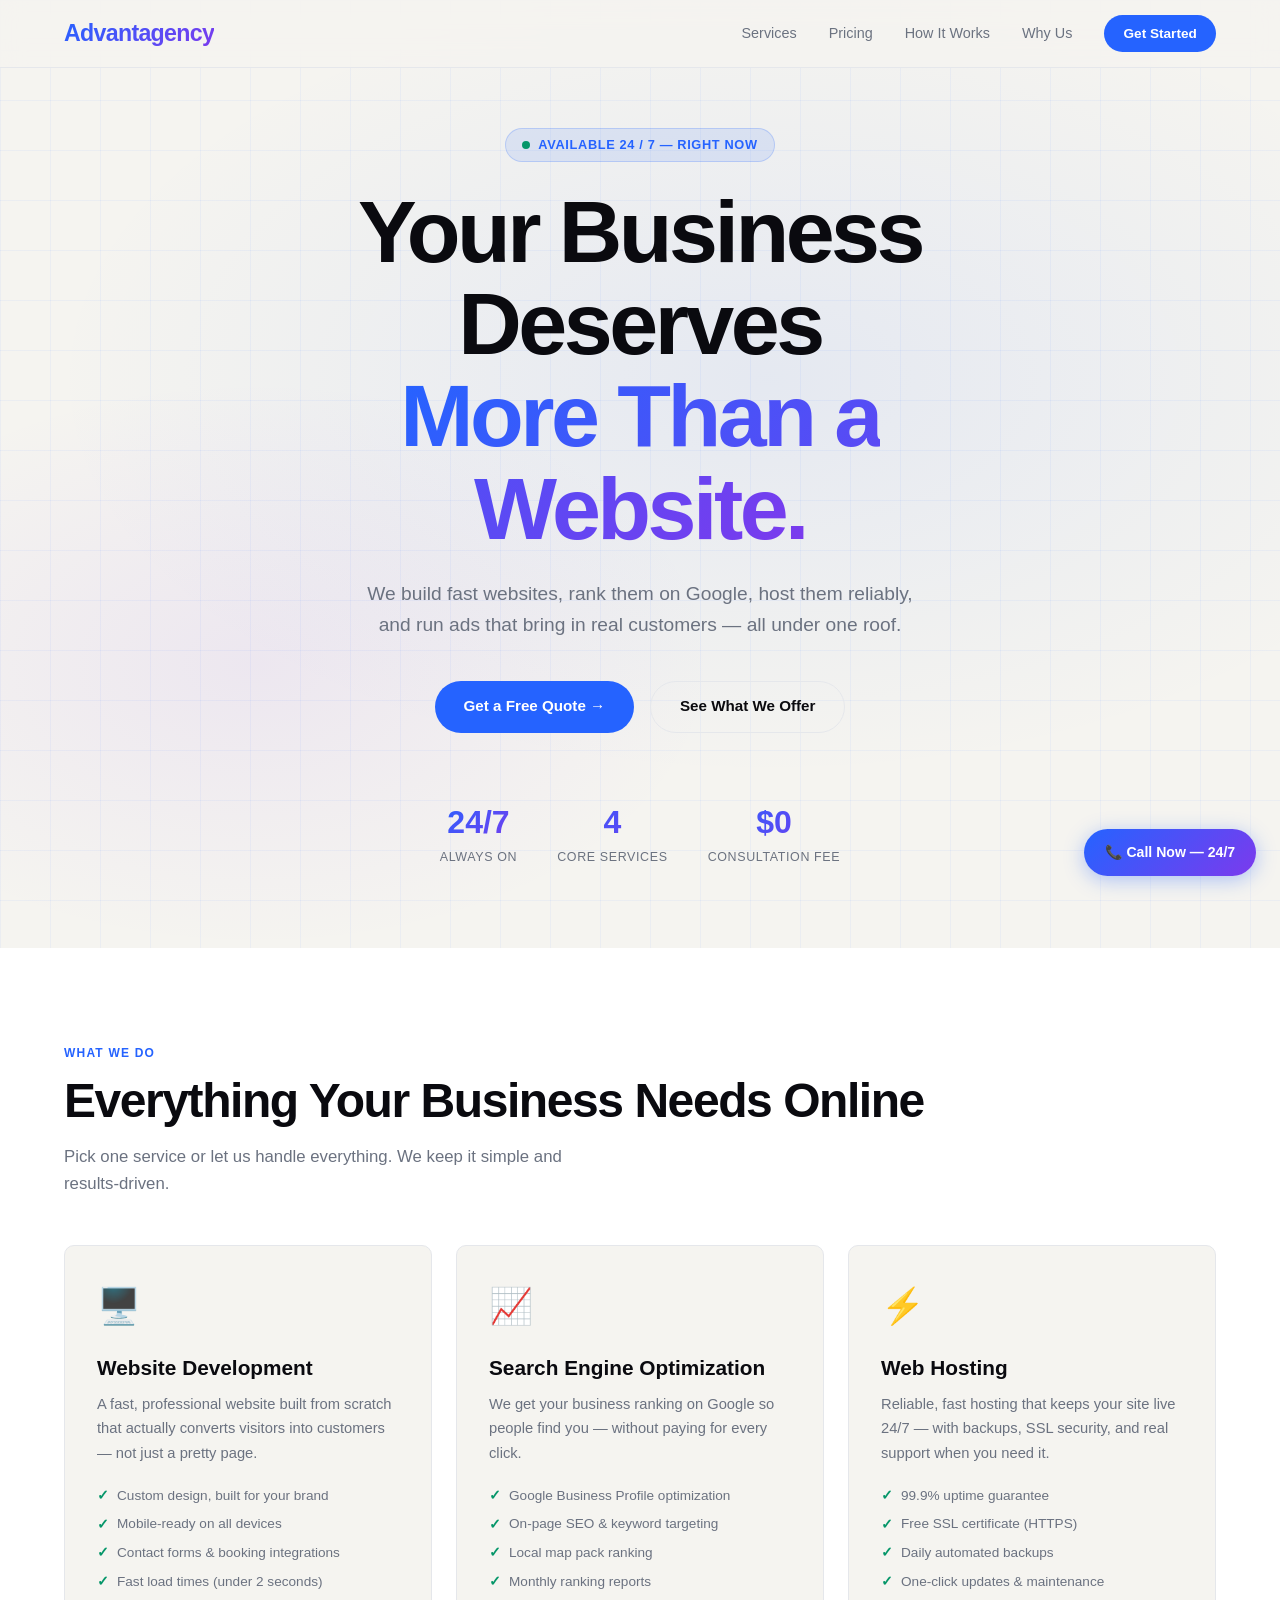
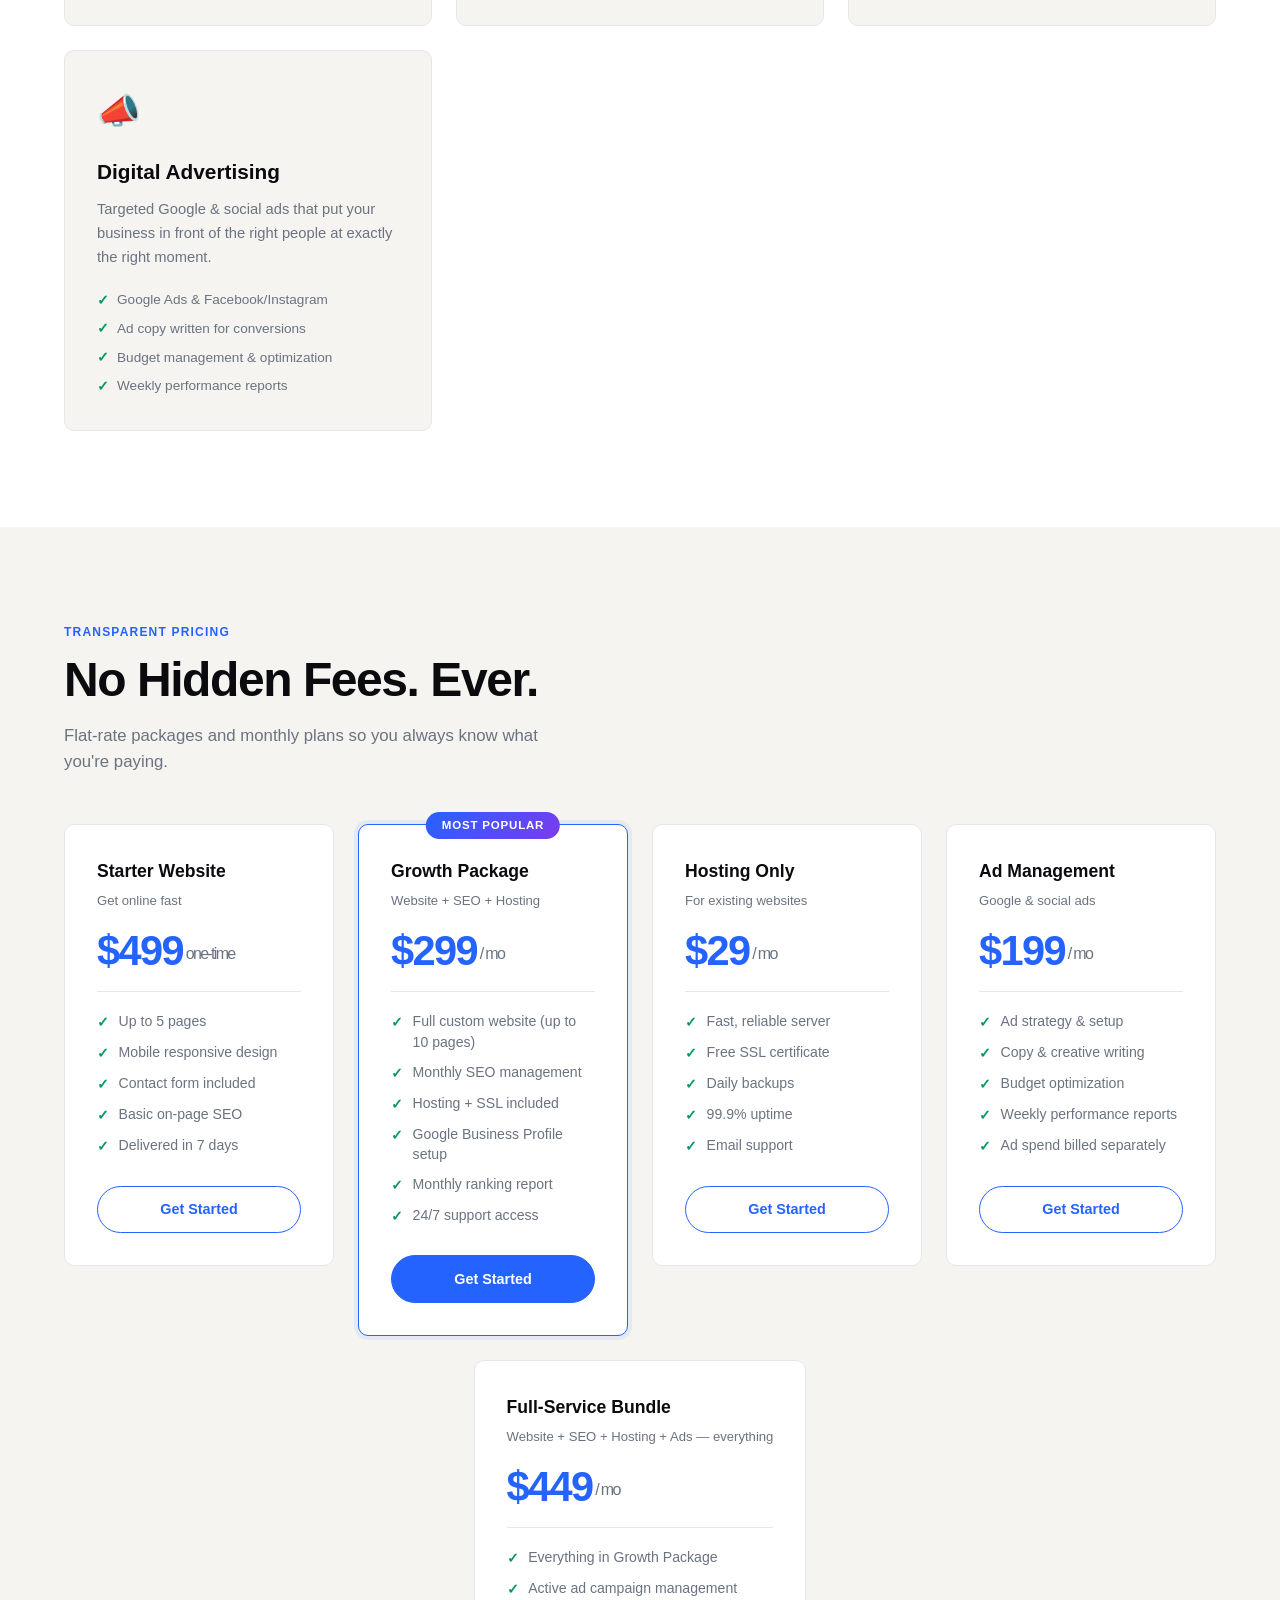
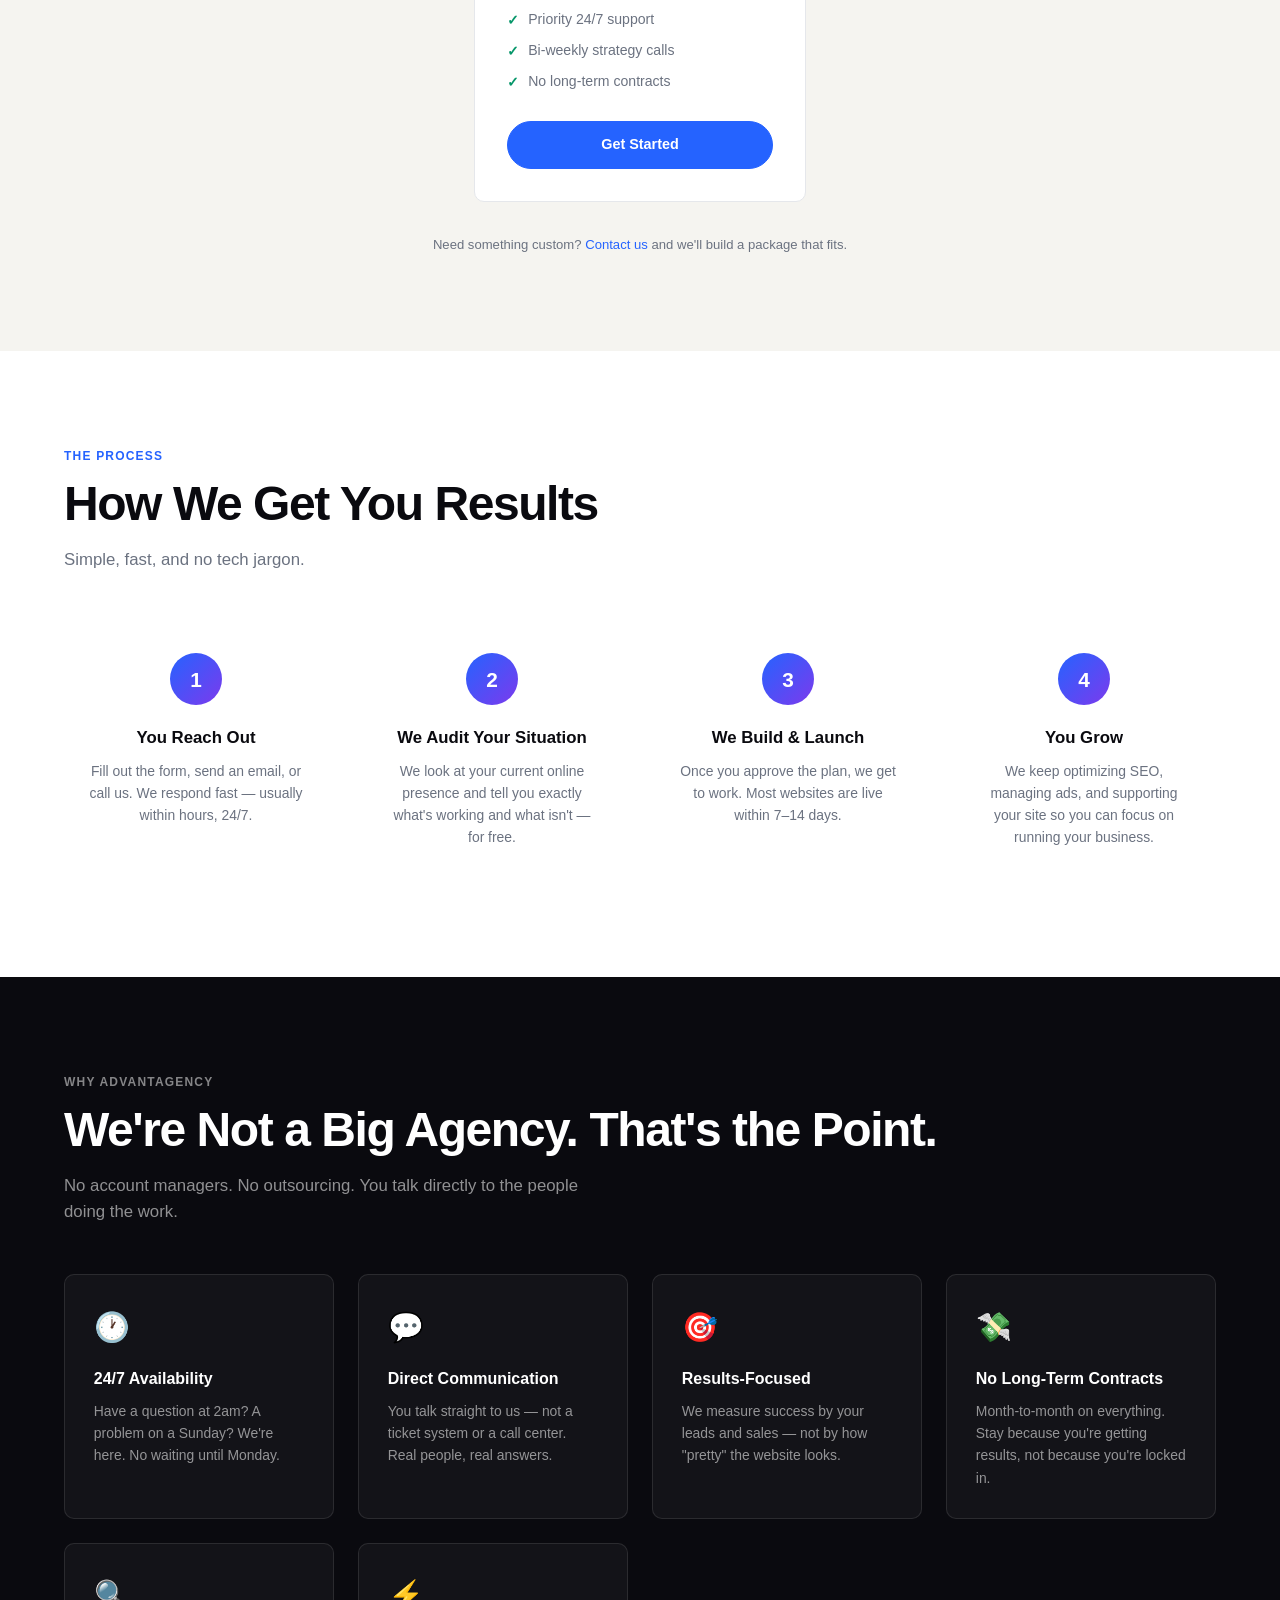
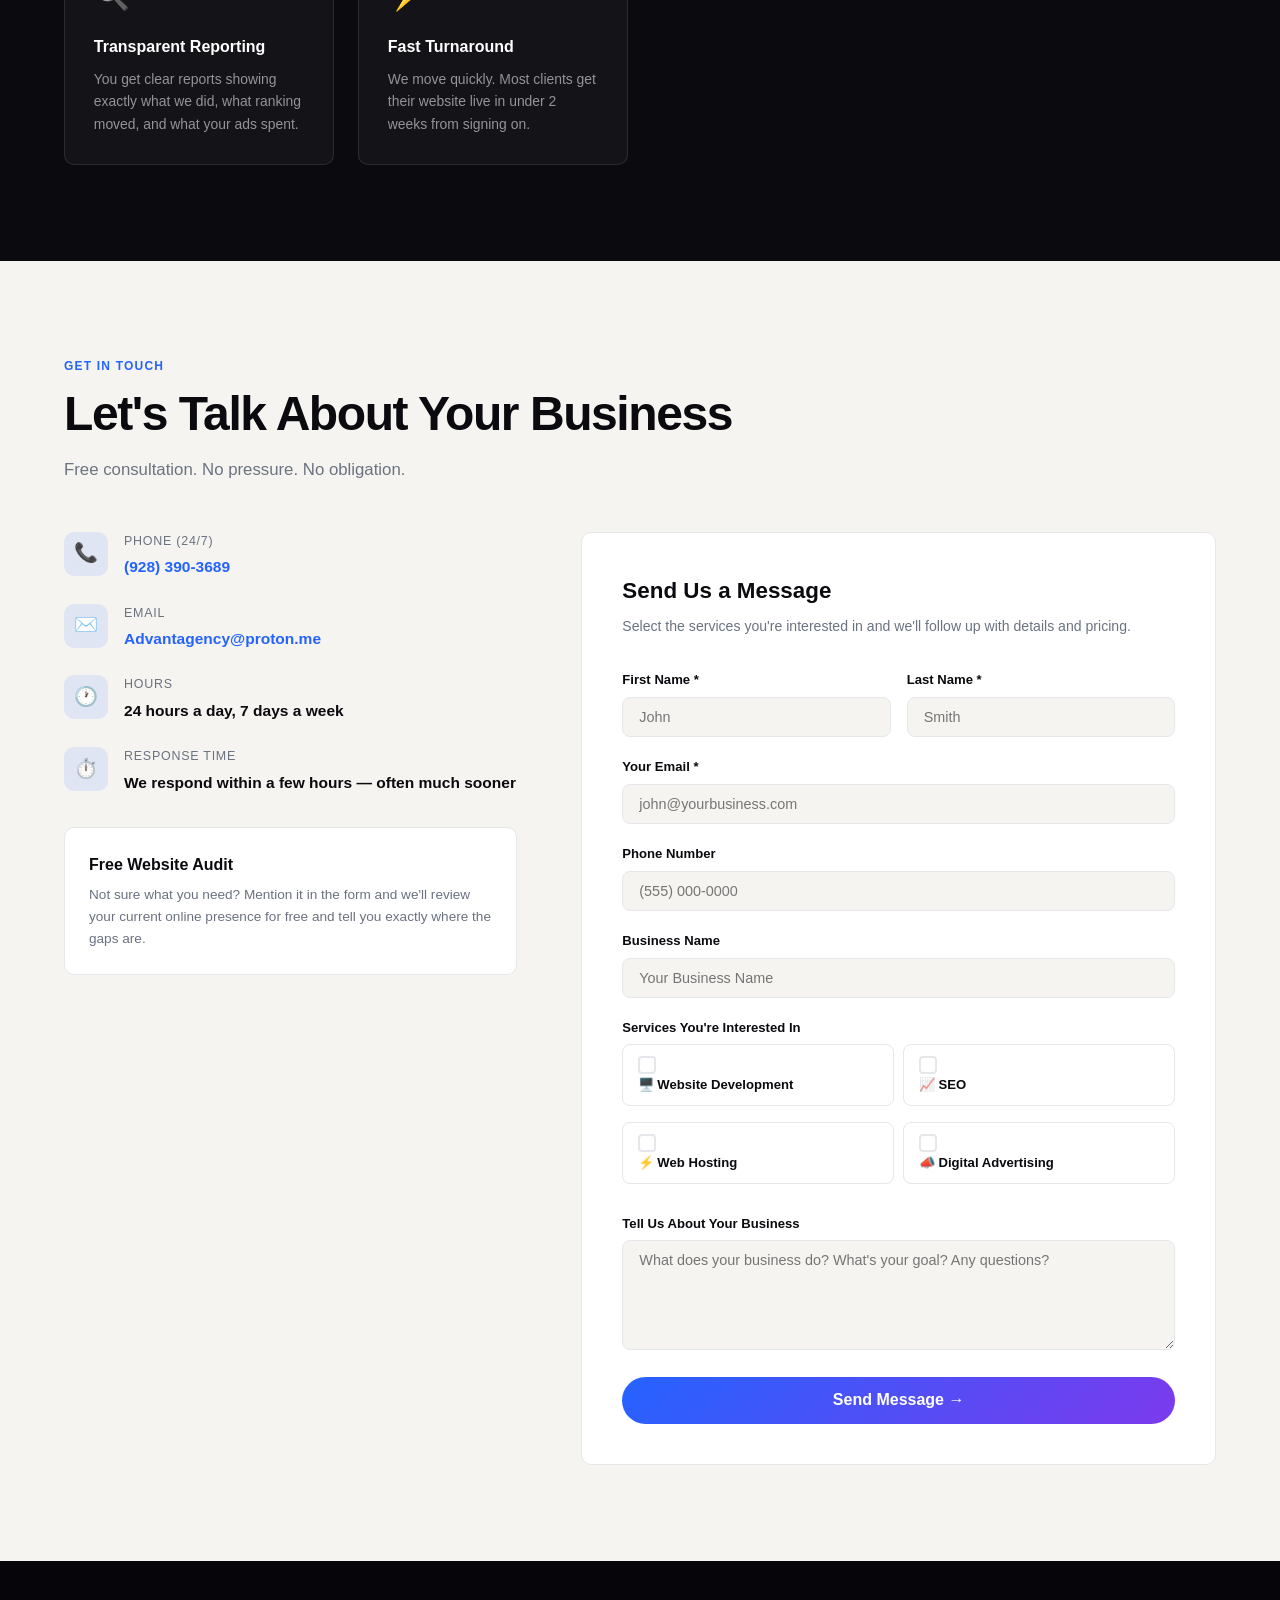
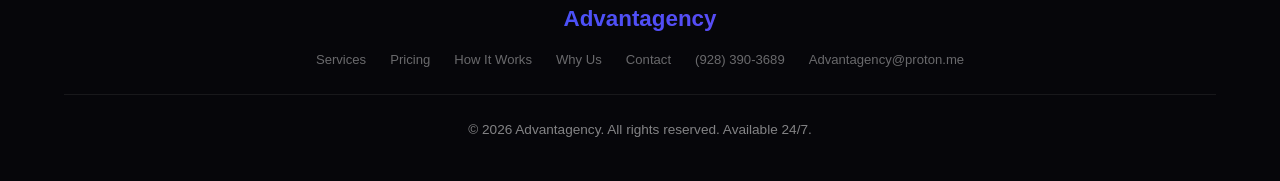
==== index.html @ 03575237 "Create index.html" ====
<!DOCTYPE html>
<html lang="en">
<head>
  <meta charset="UTF-8" />
  <meta name="viewport" content="width=device-width, initial-scale=1.0" />

  <!-- SEO Meta Tags -->
  <title>Advantagency – Web Design, SEO, Hosting & Advertising | Yuma, AZ</title>
  <meta name="description" content="Advantagency offers professional website development, SEO, hosting, and digital advertising services. Available 24/7. Get your business online and growing today." />
  <meta name="keywords" content="website development, SEO, web hosting, digital advertising, local business websites, Yuma AZ web design, affordable SEO, small business marketing" />
  <meta name="author" content="Advantagency" />
  <meta name="robots" content="index, follow" />
  <link rel="canonical" href="https://advantagency.com/" />

  <!-- Open Graph / Facebook -->
  <meta property="og:type" content="website" />
  <meta property="og:url" content="https://advantagency.com/" />
  <meta property="og:title" content="Advantagency – Web Design, SEO, Hosting & Advertising" />
  <meta property="og:description" content="We build websites, rank them on Google, host them, and run ads — all for small businesses. 24/7 available." />
  <meta property="og:image" content="https://advantagency.com/og-image.jpg" />

  <!-- Twitter -->
  <meta name="twitter:card" content="summary_large_image" />
  <meta name="twitter:title" content="Advantagency – Web Design, SEO & Advertising" />
  <meta name="twitter:description" content="Professional websites, SEO, hosting & ads. 24/7 service. Contact us today." />

  <!-- Schema.org Structured Data -->
  <script type="application/ld+json">
  {
    "@context": "https://schema.org",
    "@type": "LocalBusiness",
    "name": "Advantagency",
    "description": "Website development, SEO, hosting, and digital advertising services for local businesses.",
    "telephone": "+19283903689",
    "email": "Advantagency@proton.me",
    "openingHours": "Mo-Su 00:00-24:00",
    "availableLanguage": "English",
    "priceRange": "$$",
    "serviceType": ["Web Design", "SEO", "Web Hosting", "Digital Advertising"]
  }
  </script>

  <style>
    /* ─── DESIGN TOKENS ─────────────────────────────────────────── */
    :root {
      --ink:       #0a0a0f;
      --paper:     #f5f4f0;
      --white:     #ffffff;
      --accent:    #2563ff;
      --accent2:   #7c3aed;
      --muted:     #6b7280;
      --border:    #e5e7eb;
      --success:   #059669;
      --error:     #dc2626;

      --font-display: 'Syne', 'Arial Black', sans-serif;
      --font-body:    'Inter', 'Helvetica Neue', sans-serif;

      --r: 10px;
      --transition: 0.22s cubic-bezier(.4,0,.2,1);
    }

    /* ─── RESET ─────────────────────────────────────────────────── */
    *, *::before, *::after { box-sizing: border-box; margin: 0; padding: 0; }
    html { scroll-behavior: smooth; font-size: 16px; }
    body {
      font-family: var(--font-body);
      background: var(--paper);
      color: var(--ink);
      line-height: 1.6;
      overflow-x: hidden;
    }
    img { max-width: 100%; display: block; }
    a { color: inherit; text-decoration: none; }
    ul { list-style: none; }

    @import url('https://fonts.googleapis.com/css2?family=Syne:wght@700;800&family=Inter:wght@400;500;600&display=swap');

    /* ─── NAV ────────────────────────────────────────────────────── */
    nav {
      position: fixed; top: 0; left: 0; right: 0; z-index: 999;
      display: flex; align-items: center; justify-content: space-between;
      padding: 0 5vw;
      height: 68px;
      background: rgba(245,244,240,0.92);
      backdrop-filter: blur(12px);
      border-bottom: 1px solid var(--border);
      transition: background var(--transition);
    }
    .nav-logo {
      font-family: var(--font-display);
      font-size: 1.45rem;
      font-weight: 800;
      letter-spacing: -0.03em;
      background: linear-gradient(135deg, var(--accent), var(--accent2));
      -webkit-background-clip: text;
      -webkit-text-fill-color: transparent;
    }
    .nav-links { display: flex; gap: 2rem; align-items: center; }
    .nav-links a {
      font-size: 0.9rem;
      font-weight: 500;
      color: var(--muted);
      transition: color var(--transition);
    }
    .nav-links a:hover { color: var(--ink); }
    .nav-cta {
      background: var(--accent);
      color: var(--white) !important;
      padding: 0.45rem 1.2rem;
      border-radius: 50px;
      font-weight: 600 !important;
      font-size: 0.85rem !important;
      transition: background var(--transition), transform var(--transition) !important;
    }
    .nav-cta:hover { background: #1d4ed8 !important; transform: translateY(-1px); }

    .hamburger {
      display: none;
      flex-direction: column;
      gap: 5px;
      cursor: pointer;
      padding: 6px;
    }
    .hamburger span {
      width: 24px; height: 2px;
      background: var(--ink);
      border-radius: 2px;
      transition: var(--transition);
    }
    .mobile-menu {
      display: none;
      position: fixed;
      top: 68px; left: 0; right: 0;
      background: var(--paper);
      border-bottom: 1px solid var(--border);
      z-index: 998;
      flex-direction: column;
      padding: 1.5rem 5vw;
      gap: 1.2rem;
    }
    .mobile-menu.open { display: flex; }
    .mobile-menu a { font-size: 1rem; font-weight: 500; color: var(--ink); }

    /* ─── HERO ───────────────────────────────────────────────────── */
    #hero {
      min-height: 100vh;
      display: flex; align-items: center; justify-content: center;
      padding: 8rem 5vw 5rem;
      position: relative;
      overflow: hidden;
    }
    .hero-bg {
      position: absolute; inset: 0; z-index: 0;
      background: radial-gradient(ellipse 80% 60% at 60% 40%, rgba(37,99,255,0.08) 0%, transparent 70%),
                  radial-gradient(ellipse 60% 50% at 20% 70%, rgba(124,58,237,0.07) 0%, transparent 60%);
    }
    .hero-grid {
      position: absolute; inset: 0; z-index: 0;
      background-image:
        linear-gradient(rgba(37,99,255,0.05) 1px, transparent 1px),
        linear-gradient(90deg, rgba(37,99,255,0.05) 1px, transparent 1px);
      background-size: 50px 50px;
    }
    .hero-content {
      position: relative; z-index: 1;
      max-width: 800px;
      text-align: center;
    }
    .hero-badge {
      display: inline-flex; align-items: center; gap: 0.5rem;
      background: rgba(37,99,255,0.1);
      border: 1px solid rgba(37,99,255,0.2);
      color: var(--accent);
      font-size: 0.8rem;
      font-weight: 600;
      padding: 0.35rem 1rem;
      border-radius: 50px;
      margin-bottom: 1.5rem;
      letter-spacing: 0.05em;
      text-transform: uppercase;
      animation: fadeUp 0.6s ease both;
    }
    .pulse-dot {
      width: 8px; height: 8px;
      background: var(--success);
      border-radius: 50%;
      animation: pulse 2s ease infinite;
    }
    @keyframes pulse {
      0%, 100% { opacity: 1; transform: scale(1); }
      50% { opacity: 0.5; transform: scale(1.4); }
    }
    .hero-h1 {
      font-family: var(--font-display);
      font-size: clamp(2.8rem, 7vw, 5.5rem);
      font-weight: 800;
      line-height: 1.05;
      letter-spacing: -0.04em;
      animation: fadeUp 0.6s 0.1s ease both;
      margin-bottom: 1.5rem;
    }
    .hero-h1 .grad {
      background: linear-gradient(135deg, var(--accent) 0%, var(--accent2) 100%);
      -webkit-background-clip: text;
      -webkit-text-fill-color: transparent;
    }
    .hero-sub {
      font-size: clamp(1rem, 2vw, 1.2rem);
      color: var(--muted);
      max-width: 560px;
      margin: 0 auto 2.5rem;
      animation: fadeUp 0.6s 0.2s ease both;
    }
    .hero-actions {
      display: flex; gap: 1rem; justify-content: center; flex-wrap: wrap;
      animation: fadeUp 0.6s 0.3s ease both;
    }
    .btn {
      display: inline-flex; align-items: center; gap: 0.5rem;
      padding: 0.8rem 1.8rem;
      border-radius: 50px;
      font-weight: 600;
      font-size: 0.95rem;
      transition: all var(--transition);
      cursor: pointer;
      border: none;
    }
    .btn-primary {
      background: var(--accent);
      color: var(--white);
    }
    .btn-primary:hover { background: #1d4ed8; transform: translateY(-2px); box-shadow: 0 8px 24px rgba(37,99,255,0.3); }
    .btn-outline {
      background: transparent;
      color: var(--ink);
      border: 1.5px solid var(--border);
    }
    .btn-outline:hover { border-color: var(--accent); color: var(--accent); transform: translateY(-2px); }
    .hero-stats {
      display: flex; gap: 2.5rem; justify-content: center; flex-wrap: wrap;
      margin-top: 4rem;
      animation: fadeUp 0.6s 0.4s ease both;
    }
    .hero-stat { text-align: center; }
    .hero-stat-num {
      font-family: var(--font-display);
      font-size: 2rem;
      font-weight: 800;
      background: linear-gradient(135deg, var(--accent), var(--accent2));
      -webkit-background-clip: text;
      -webkit-text-fill-color: transparent;
    }
    .hero-stat-label { font-size: 0.78rem; color: var(--muted); text-transform: uppercase; letter-spacing: 0.05em; }

    @keyframes fadeUp {
      from { opacity: 0; transform: translateY(20px); }
      to { opacity: 1; transform: translateY(0); }
    }

    /* ─── SECTIONS SHARED ────────────────────────────────────────── */
    section { padding: 6rem 5vw; }
    .section-label {
      font-size: 0.75rem;
      font-weight: 700;
      text-transform: uppercase;
      letter-spacing: 0.1em;
      color: var(--accent);
      margin-bottom: 0.75rem;
    }
    .section-title {
      font-family: var(--font-display);
      font-size: clamp(2rem, 4vw, 3rem);
      font-weight: 800;
      letter-spacing: -0.03em;
      line-height: 1.1;
      margin-bottom: 1rem;
    }
    .section-sub {
      color: var(--muted);
      font-size: 1.05rem;
      max-width: 520px;
      margin-bottom: 3rem;
    }

    /* ─── SERVICES ───────────────────────────────────────────────── */
    #services { background: var(--white); }
    .services-grid {
      display: grid;
      grid-template-columns: repeat(auto-fit, minmax(280px, 1fr));
      gap: 1.5rem;
    }
    .service-card {
      background: var(--paper);
      border: 1.5px solid var(--border);
      border-radius: var(--r);
      padding: 2rem;
      transition: all var(--transition);
      position: relative;
      overflow: hidden;
      cursor: default;
    }
    .service-card::before {
      content: '';
      position: absolute;
      top: 0; left: 0; right: 0;
      height: 3px;
      background: linear-gradient(90deg, var(--accent), var(--accent2));
      transform: scaleX(0);
      transform-origin: left;
      transition: transform var(--transition);
    }
    .service-card:hover { border-color: var(--accent); transform: translateY(-4px); box-shadow: 0 16px 40px rgba(37,99,255,0.1); }
    .service-card:hover::before { transform: scaleX(1); }
    .service-icon {
      font-size: 2.2rem;
      margin-bottom: 1rem;
    }
    .service-name {
      font-family: var(--font-display);
      font-size: 1.3rem;
      font-weight: 800;
      margin-bottom: 0.5rem;
    }
    .service-desc {
      color: var(--muted);
      font-size: 0.92rem;
      line-height: 1.65;
      margin-bottom: 1.2rem;
    }
    .service-bullets { display: flex; flex-direction: column; gap: 0.35rem; }
    .service-bullet {
      display: flex; align-items: center; gap: 0.5rem;
      font-size: 0.85rem; color: var(--muted);
    }
    .service-bullet::before {
      content: '✓';
      color: var(--success);
      font-weight: 700;
      font-size: 0.9rem;
    }

    /* ─── PRICING ────────────────────────────────────────────────── */
    #pricing { background: var(--paper); }
    .pricing-grid {
      display: grid;
      grid-template-columns: repeat(auto-fit, minmax(260px, 1fr));
      gap: 1.5rem;
      align-items: start;
    }
    .pricing-card {
      background: var(--white);
      border: 1.5px solid var(--border);
      border-radius: var(--r);
      padding: 2rem;
      transition: all var(--transition);
      position: relative;
    }
    .pricing-card.featured {
      border-color: var(--accent);
      box-shadow: 0 0 0 4px rgba(37,99,255,0.08);
    }
    .pricing-badge {
      position: absolute;
      top: -13px; left: 50%;
      transform: translateX(-50%);
      background: linear-gradient(135deg, var(--accent), var(--accent2));
      color: white;
      font-size: 0.72rem;
      font-weight: 700;
      padding: 0.25rem 1rem;
      border-radius: 50px;
      text-transform: uppercase;
      letter-spacing: 0.07em;
      white-space: nowrap;
    }
    .pricing-card:hover { transform: translateY(-4px); box-shadow: 0 16px 40px rgba(0,0,0,0.07); }
    .pricing-name {
      font-family: var(--font-display);
      font-size: 1.1rem;
      font-weight: 800;
      margin-bottom: 0.3rem;
    }
    .pricing-tagline { font-size: 0.82rem; color: var(--muted); margin-bottom: 1.2rem; }
    .pricing-price {
      font-family: var(--font-display);
      font-size: 2.6rem;
      font-weight: 800;
      letter-spacing: -0.04em;
      color: var(--accent);
      line-height: 1;
    }
    .pricing-price span { font-size: 1rem; font-weight: 500; color: var(--muted); vertical-align: bottom; line-height: 2.2; }
    .pricing-divider { height: 1px; background: var(--border); margin: 1.2rem 0; }
    .pricing-features { display: flex; flex-direction: column; gap: 0.6rem; margin-bottom: 1.8rem; }
    .pricing-feature {
      display: flex; align-items: flex-start; gap: 0.6rem;
      font-size: 0.88rem; color: var(--muted); line-height: 1.45;
    }
    .pricing-feature .check {
      color: var(--success);
      font-weight: 700;
      flex-shrink: 0;
      margin-top: 1px;
    }
    .btn-full { display: block; width: 100%; text-align: center; }
    .btn-accent-outline {
      background: transparent;
      border: 1.5px solid var(--accent);
      color: var(--accent);
      border-radius: 50px;
      padding: 0.7rem 1.5rem;
      font-weight: 600;
      font-size: 0.9rem;
      transition: all var(--transition);
      cursor: pointer;
    }
    .btn-accent-outline:hover { background: var(--accent); color: white; }
    .btn-accent-solid {
      background: var(--accent);
      border: 1.5px solid var(--accent);
      color: white;
      border-radius: 50px;
      padding: 0.7rem 1.5rem;
      font-weight: 600;
      font-size: 0.9rem;
      transition: all var(--transition);
      cursor: pointer;
    }
    .btn-accent-solid:hover { background: #1d4ed8; }

    /* ─── HOW IT WORKS ───────────────────────────────────────────── */
    #process { background: var(--white); }
    .process-steps {
      display: grid;
      grid-template-columns: repeat(auto-fit, minmax(220px, 1fr));
      gap: 2rem;
      position: relative;
    }
    .process-step {
      text-align: center;
      padding: 2rem 1.5rem;
      opacity: 0;
      transform: translateY(20px);
      transition: opacity 0.5s ease, transform 0.5s ease;
    }
    .process-step.visible { opacity: 1; transform: none; }
    .step-num {
      width: 52px; height: 52px;
      border-radius: 50%;
      background: linear-gradient(135deg, var(--accent), var(--accent2));
      color: white;
      font-family: var(--font-display);
      font-size: 1.3rem;
      font-weight: 800;
      display: flex; align-items: center; justify-content: center;
      margin: 0 auto 1.2rem;
    }
    .step-title {
      font-family: var(--font-display);
      font-size: 1.05rem;
      font-weight: 800;
      margin-bottom: 0.5rem;
    }
    .step-desc { font-size: 0.87rem; color: var(--muted); }

    /* ─── CONTACT ────────────────────────────────────────────────── */
    #contact { background: var(--paper); }
    .contact-wrap {
      display: grid;
      grid-template-columns: 1fr 1.4fr;
      gap: 4rem;
      align-items: start;
    }
    .contact-info { }
    .contact-info-item {
      display: flex; align-items: flex-start; gap: 1rem;
      margin-bottom: 1.5rem;
    }
    .contact-icon {
      width: 44px; height: 44px;
      background: rgba(37,99,255,0.1);
      border-radius: 10px;
      display: flex; align-items: center; justify-content: center;
      font-size: 1.2rem;
      flex-shrink: 0;
    }
    .contact-info-label { font-size: 0.78rem; color: var(--muted); text-transform: uppercase; letter-spacing: 0.06em; margin-bottom: 0.2rem; }
    .contact-info-value { font-weight: 600; font-size: 0.97rem; }
    .contact-info-value a { color: var(--accent); }
    .contact-info-value a:hover { text-decoration: underline; }

    /* ─── CONTACT FORM ───────────────────────────────────────────── */
    .contact-form {
      background: var(--white);
      border: 1.5px solid var(--border);
      border-radius: var(--r);
      padding: 2.5rem;
    }
    .form-title {
      font-family: var(--font-display);
      font-size: 1.4rem;
      font-weight: 800;
      margin-bottom: 0.4rem;
    }
    .form-sub { font-size: 0.88rem; color: var(--muted); margin-bottom: 2rem; }

    .form-row { display: grid; grid-template-columns: 1fr 1fr; gap: 1rem; }
    .form-group { margin-bottom: 1.2rem; }
    .form-group label {
      display: block;
      font-size: 0.82rem;
      font-weight: 600;
      margin-bottom: 0.4rem;
      color: var(--ink);
    }
    .form-group input, .form-group textarea, .form-group select {
      width: 100%;
      padding: 0.7rem 1rem;
      border: 1.5px solid var(--border);
      border-radius: 8px;
      font-family: var(--font-body);
      font-size: 0.9rem;
      color: var(--ink);
      background: var(--paper);
      transition: border-color var(--transition), box-shadow var(--transition);
      outline: none;
      appearance: none;
    }
    .form-group input:focus, .form-group textarea:focus, .form-group select:focus {
      border-color: var(--accent);
      box-shadow: 0 0 0 3px rgba(37,99,255,0.12);
    }
    .form-group textarea { resize: vertical; min-height: 110px; }

    /* Service checkboxes */
    .service-checks {
      display: grid;
      grid-template-columns: 1fr 1fr;
      gap: 0.6rem;
      margin-bottom: 1.4rem;
    }
    .service-check-label {
      display: flex; align-items: center; gap: 0.6rem;
      padding: 0.65rem 0.9rem;
      border: 1.5px solid var(--border);
      border-radius: 8px;
      cursor: pointer;
      font-size: 0.85rem;
      font-weight: 500;
      transition: all var(--transition);
      user-select: none;
    }
    .service-check-label:hover { border-color: var(--accent); background: rgba(37,99,255,0.04); }
    .service-check-label input[type="checkbox"] { display: none; }
    .service-check-label.selected {
      border-color: var(--accent);
      background: rgba(37,99,255,0.08);
      color: var(--accent);
    }
    .check-box {
      width: 18px; height: 18px;
      border: 2px solid var(--border);
      border-radius: 4px;
      display: flex; align-items: center; justify-content: center;
      transition: all var(--transition);
      flex-shrink: 0;
      font-size: 0.7rem;
    }
    .service-check-label.selected .check-box {
      background: var(--accent);
      border-color: var(--accent);
      color: white;
    }

    .submit-btn {
      width: 100%;
      padding: 0.9rem;
      background: linear-gradient(135deg, var(--accent), var(--accent2));
      color: white;
      border: none;
      border-radius: 50px;
      font-family: var(--font-body);
      font-size: 1rem;
      font-weight: 600;
      cursor: pointer;
      transition: all var(--transition);
      display: flex; align-items: center; justify-content: center; gap: 0.5rem;
    }
    .submit-btn:hover { transform: translateY(-2px); box-shadow: 0 10px 30px rgba(37,99,255,0.3); }
    .submit-btn:disabled { opacity: 0.6; cursor: not-allowed; transform: none; }

    .form-msg {
      margin-top: 1rem;
      padding: 0.8rem 1rem;
      border-radius: 8px;
      font-size: 0.88rem;
      font-weight: 500;
      display: none;
    }
    .form-msg.success { background: rgba(5,150,105,0.1); color: var(--success); border: 1px solid rgba(5,150,105,0.2); display: block; }
    .form-msg.error { background: rgba(220,38,38,0.1); color: var(--error); border: 1px solid rgba(220,38,38,0.2); display: block; }

    /* ─── WHY US ─────────────────────────────────────────────────── */
    #why { background: var(--ink); color: var(--white); }
    #why .section-label { color: rgba(255,255,255,0.5); }
    #why .section-title { color: var(--white); }
    #why .section-sub { color: rgba(255,255,255,0.55); }
    .why-grid {
      display: grid;
      grid-template-columns: repeat(auto-fit, minmax(240px, 1fr));
      gap: 1.5rem;
    }
    .why-card {
      background: rgba(255,255,255,0.04);
      border: 1px solid rgba(255,255,255,0.1);
      border-radius: var(--r);
      padding: 1.8rem;
      transition: all var(--transition);
    }
    .why-card:hover { background: rgba(255,255,255,0.07); border-color: rgba(37,99,255,0.4); transform: translateY(-3px); }
    .why-icon { font-size: 1.8rem; margin-bottom: 1rem; }
    .why-title { font-family: var(--font-display); font-size: 1rem; font-weight: 800; margin-bottom: 0.5rem; }
    .why-desc { font-size: 0.87rem; color: rgba(255,255,255,0.55); line-height: 1.6; }

    /* ─── FOOTER ─────────────────────────────────────────────────── */
    footer {
      background: #06060a;
      color: rgba(255,255,255,0.5);
      text-align: center;
      padding: 2.5rem 5vw;
      font-size: 0.85rem;
    }
    .footer-logo {
      font-family: var(--font-display);
      font-size: 1.4rem;
      font-weight: 800;
      background: linear-gradient(135deg, var(--accent), var(--accent2));
      -webkit-background-clip: text;
      -webkit-text-fill-color: transparent;
      margin-bottom: 0.8rem;
    }
    .footer-links { display: flex; gap: 1.5rem; justify-content: center; flex-wrap: wrap; margin-bottom: 1.5rem; }
    .footer-links a { color: rgba(255,255,255,0.4); font-size: 0.82rem; transition: color var(--transition); }
    .footer-links a:hover { color: rgba(255,255,255,0.85); }
    .footer-bottom { border-top: 1px solid rgba(255,255,255,0.07); padding-top: 1.5rem; margin-top: 1.5rem; }

    /* ─── SCROLL REVEAL ──────────────────────────────────────────── */
    .reveal {
      opacity: 0;
      transform: translateY(24px);
      transition: opacity 0.6s ease, transform 0.6s ease;
    }
    .reveal.visible { opacity: 1; transform: none; }

    /* ─── RESPONSIVE ─────────────────────────────────────────────── */
    @media (max-width: 768px) {
      .nav-links { display: none; }
      .hamburger { display: flex; }
      .contact-wrap { grid-template-columns: 1fr; gap: 2rem; }
      .form-row { grid-template-columns: 1fr; }
      .service-checks { grid-template-columns: 1fr; }
      section { padding: 4rem 5vw; }
    }

    @media (max-width: 480px) {
      .hero-stats { gap: 1.5rem; }
      .pricing-grid { grid-template-columns: 1fr; }
    }

    /* ─── FLOATING CTA ───────────────────────────────────────────── */
    .float-cta {
      position: fixed;
      bottom: 1.5rem;
      right: 1.5rem;
      z-index: 900;
      display: flex;
      flex-direction: column;
      align-items: flex-end;
      gap: 0.6rem;
    }
    .float-btn {
      background: linear-gradient(135deg, var(--accent), var(--accent2));
      color: white;
      border: none;
      border-radius: 50px;
      padding: 0.75rem 1.3rem;
      font-family: var(--font-body);
      font-size: 0.88rem;
      font-weight: 600;
      cursor: pointer;
      box-shadow: 0 4px 20px rgba(37,99,255,0.35);
      transition: all var(--transition);
      display: flex; align-items: center; gap: 0.5rem;
      text-decoration: none;
    }
    .float-btn:hover { transform: translateY(-2px); box-shadow: 0 8px 28px rgba(37,99,255,0.45); }
  </style>
</head>
<body>

<!-- NAVIGATION -->
<nav id="mainNav" role="navigation" aria-label="Main navigation">
  <div class="nav-logo">Advantagency</div>
  <div class="nav-links">
    <a href="#services">Services</a>
    <a href="#pricing">Pricing</a>
    <a href="#process">How It Works</a>
    <a href="#why">Why Us</a>
    <a href="#contact" class="nav-cta">Get Started</a>
  </div>
  <div class="hamburger" id="hamburger" aria-label="Open menu" role="button" tabindex="0">
    <span></span><span></span><span></span>
  </div>
</nav>
<div class="mobile-menu" id="mobileMenu">
  <a href="#services" onclick="closeMobile()">Services</a>
  <a href="#pricing" onclick="closeMobile()">Pricing</a>
  <a href="#process" onclick="closeMobile()">How It Works</a>
  <a href="#why" onclick="closeMobile()">Why Us</a>
  <a href="#contact" onclick="closeMobile()">Get Started</a>
</div>

<!-- HERO -->
<section id="hero" aria-label="Hero">
  <div class="hero-bg"></div>
  <div class="hero-grid"></div>
  <div class="hero-content">
    <div class="hero-badge">
      <span class="pulse-dot"></span>
      Available 24 / 7 — Right Now
    </div>
    <h1 class="hero-h1">
      Your Business Deserves<br>
      <span class="grad">More Than a Website.</span>
    </h1>
    <p class="hero-sub">
      We build fast websites, rank them on Google, host them reliably, and run ads that bring in real customers — all under one roof.
    </p>
    <div class="hero-actions">
      <a href="#contact" class="btn btn-primary">Get a Free Quote →</a>
      <a href="#services" class="btn btn-outline">See What We Offer</a>
    </div>
    <div class="hero-stats">
      <div class="hero-stat">
        <div class="hero-stat-num">24/7</div>
        <div class="hero-stat-label">Always On</div>
      </div>
      <div class="hero-stat">
        <div class="hero-stat-num">4</div>
        <div class="hero-stat-label">Core Services</div>
      </div>
      <div class="hero-stat">
        <div class="hero-stat-num">$0</div>
        <div class="hero-stat-label">Consultation Fee</div>
      </div>
    </div>
  </div>
</section>

<!-- SERVICES -->
<section id="services" aria-label="Services">
  <div class="section-label">What We Do</div>
  <h2 class="section-title reveal">Everything Your Business Needs Online</h2>
  <p class="section-sub reveal">Pick one service or let us handle everything. We keep it simple and results-driven.</p>
  <div class="services-grid">

    <article class="service-card reveal" aria-label="Website Development service">
      <div class="service-icon">🖥️</div>
      <div class="service-name">Website Development</div>
      <p class="service-desc">A fast, professional website built from scratch that actually converts visitors into customers — not just a pretty page.</p>
      <div class="service-bullets">
        <div class="service-bullet">Custom design, built for your brand</div>
        <div class="service-bullet">Mobile-ready on all devices</div>
        <div class="service-bullet">Contact forms & booking integrations</div>
        <div class="service-bullet">Fast load times (under 2 seconds)</div>
      </div>
    </article>

    <article class="service-card reveal" aria-label="SEO service">
      <div class="service-icon">📈</div>
      <div class="service-name">Search Engine Optimization</div>
      <p class="service-desc">We get your business ranking on Google so people find you — without paying for every click.</p>
      <div class="service-bullets">
        <div class="service-bullet">Google Business Profile optimization</div>
        <div class="service-bullet">On-page SEO & keyword targeting</div>
        <div class="service-bullet">Local map pack ranking</div>
        <div class="service-bullet">Monthly ranking reports</div>
      </div>
    </article>

    <article class="service-card reveal" aria-label="Web Hosting service">
      <div class="service-icon">⚡</div>
      <div class="service-name">Web Hosting</div>
      <p class="service-desc">Reliable, fast hosting that keeps your site live 24/7 — with backups, SSL security, and real support when you need it.</p>
      <div class="service-bullets">
        <div class="service-bullet">99.9% uptime guarantee</div>
        <div class="service-bullet">Free SSL certificate (HTTPS)</div>
        <div class="service-bullet">Daily automated backups</div>
        <div class="service-bullet">One-click updates & maintenance</div>
      </div>
    </article>

    <article class="service-card reveal" aria-label="Digital Advertising service">
      <div class="service-icon">📣</div>
      <div class="service-name">Digital Advertising</div>
      <p class="service-desc">Targeted Google & social ads that put your business in front of the right people at exactly the right moment.</p>
      <div class="service-bullets">
        <div class="service-bullet">Google Ads & Facebook/Instagram</div>
        <div class="service-bullet">Ad copy written for conversions</div>
        <div class="service-bullet">Budget management & optimization</div>
        <div class="service-bullet">Weekly performance reports</div>
      </div>
    </article>

  </div>
</section>

<!-- PRICING -->
<section id="pricing" aria-label="Pricing">
  <div class="section-label">Transparent Pricing</div>
  <h2 class="section-title reveal">No Hidden Fees. Ever.</h2>
  <p class="section-sub reveal">Flat-rate packages and monthly plans so you always know what you're paying.</p>
  <div class="pricing-grid">

    <div class="pricing-card reveal">
      <div class="pricing-name">Starter Website</div>
      <div class="pricing-tagline">Get online fast</div>
      <div class="pricing-price">$499<span> one-time</span></div>
      <div class="pricing-divider"></div>
      <div class="pricing-features">
        <div class="pricing-feature"><span class="check">✓</span> Up to 5 pages</div>
        <div class="pricing-feature"><span class="check">✓</span> Mobile responsive design</div>
        <div class="pricing-feature"><span class="check">✓</span> Contact form included</div>
        <div class="pricing-feature"><span class="check">✓</span> Basic on-page SEO</div>
        <div class="pricing-feature"><span class="check">✓</span> Delivered in 7 days</div>
      </div>
      <a href="#contact" class="btn-accent-outline btn-full">Get Started</a>
    </div>

    <div class="pricing-card featured reveal">
      <div class="pricing-badge">Most Popular</div>
      <div class="pricing-name">Growth Package</div>
      <div class="pricing-tagline">Website + SEO + Hosting</div>
      <div class="pricing-price">$299<span> / mo</span></div>
      <div class="pricing-divider"></div>
      <div class="pricing-features">
        <div class="pricing-feature"><span class="check">✓</span> Full custom website (up to 10 pages)</div>
        <div class="pricing-feature"><span class="check">✓</span> Monthly SEO management</div>
        <div class="pricing-feature"><span class="check">✓</span> Hosting + SSL included</div>
        <div class="pricing-feature"><span class="check">✓</span> Google Business Profile setup</div>
        <div class="pricing-feature"><span class="check">✓</span> Monthly ranking report</div>
        <div class="pricing-feature"><span class="check">✓</span> 24/7 support access</div>
      </div>
      <a href="#contact" class="btn-accent-solid btn-full">Get Started</a>
    </div>

    <div class="pricing-card reveal">
      <div class="pricing-name">Hosting Only</div>
      <div class="pricing-tagline">For existing websites</div>
      <div class="pricing-price">$29<span> / mo</span></div>
      <div class="pricing-divider"></div>
      <div class="pricing-features">
        <div class="pricing-feature"><span class="check">✓</span> Fast, reliable server</div>
        <div class="pricing-feature"><span class="check">✓</span> Free SSL certificate</div>
        <div class="pricing-feature"><span class="check">✓</span> Daily backups</div>
        <div class="pricing-feature"><span class="check">✓</span> 99.9% uptime</div>
        <div class="pricing-feature"><span class="check">✓</span> Email support</div>
      </div>
      <a href="#contact" class="btn-accent-outline btn-full">Get Started</a>
    </div>

    <div class="pricing-card reveal">
      <div class="pricing-name">Ad Management</div>
      <div class="pricing-tagline">Google & social ads</div>
      <div class="pricing-price">$199<span> / mo</span></div>
      <div class="pricing-divider"></div>
      <div class="pricing-features">
        <div class="pricing-feature"><span class="check">✓</span> Ad strategy & setup</div>
        <div class="pricing-feature"><span class="check">✓</span> Copy & creative writing</div>
        <div class="pricing-feature"><span class="check">✓</span> Budget optimization</div>
        <div class="pricing-feature"><span class="check">✓</span> Weekly performance reports</div>
        <div class="pricing-feature"><span class="check">✓</span> Ad spend billed separately</div>
      </div>
      <a href="#contact" class="btn-accent-outline btn-full">Get Started</a>
    </div>

    <div class="pricing-card reveal" style="grid-column: 1 / -1; max-width: 500px; margin: 0 auto;">
      <div class="pricing-name">Full-Service Bundle</div>
      <div class="pricing-tagline">Website + SEO + Hosting + Ads — everything</div>
      <div class="pricing-price">$449<span> / mo</span></div>
      <div class="pricing-divider"></div>
      <div class="pricing-features">
        <div class="pricing-feature"><span class="check">✓</span> Everything in Growth Package</div>
        <div class="pricing-feature"><span class="check">✓</span> Active ad campaign management</div>
        <div class="pricing-feature"><span class="check">✓</span> Priority 24/7 support</div>
        <div class="pricing-feature"><span class="check">✓</span> Bi-weekly strategy calls</div>
        <div class="pricing-feature"><span class="check">✓</span> No long-term contracts</div>
      </div>
      <a href="#contact" class="btn-accent-solid btn-full">Get Started</a>
    </div>

  </div>
  <p style="text-align:center; color: var(--muted); font-size: 0.82rem; margin-top: 2rem;">Need something custom? <a href="#contact" style="color: var(--accent);">Contact us</a> and we'll build a package that fits.</p>
</section>

<!-- HOW IT WORKS -->
<section id="process" aria-label="How it works">
  <div class="section-label">The Process</div>
  <h2 class="section-title reveal">How We Get You Results</h2>
  <p class="section-sub reveal">Simple, fast, and no tech jargon.</p>
  <div class="process-steps">
    <div class="process-step">
      <div class="step-num">1</div>
      <div class="step-title">You Reach Out</div>
      <p class="step-desc">Fill out the form, send an email, or call us. We respond fast — usually within hours, 24/7.</p>
    </div>
    <div class="process-step">
      <div class="step-num">2</div>
      <div class="step-title">We Audit Your Situation</div>
      <p class="step-desc">We look at your current online presence and tell you exactly what's working and what isn't — for free.</p>
    </div>
    <div class="process-step">
      <div class="step-num">3</div>
      <div class="step-title">We Build & Launch</div>
      <p class="step-desc">Once you approve the plan, we get to work. Most websites are live within 7–14 days.</p>
    </div>
    <div class="process-step">
      <div class="step-num">4</div>
      <div class="step-title">You Grow</div>
      <p class="step-desc">We keep optimizing SEO, managing ads, and supporting your site so you can focus on running your business.</p>
    </div>
  </div>
</section>

<!-- WHY US -->
<section id="why" aria-label="Why choose Advantagency">
  <div class="section-label">Why Advantagency</div>
  <h2 class="section-title reveal">We're Not a Big Agency. That's the Point.</h2>
  <p class="section-sub reveal">No account managers. No outsourcing. You talk directly to the people doing the work.</p>
  <div class="why-grid">
    <div class="why-card reveal">
      <div class="why-icon">🕐</div>
      <div class="why-title">24/7 Availability</div>
      <p class="why-desc">Have a question at 2am? A problem on a Sunday? We're here. No waiting until Monday.</p>
    </div>
    <div class="why-card reveal">
      <div class="why-icon">💬</div>
      <div class="why-title">Direct Communication</div>
      <p class="why-desc">You talk straight to us — not a ticket system or a call center. Real people, real answers.</p>
    </div>
    <div class="why-card reveal">
      <div class="why-icon">🎯</div>
      <div class="why-title">Results-Focused</div>
      <p class="why-desc">We measure success by your leads and sales — not by how "pretty" the website looks.</p>
    </div>
    <div class="why-card reveal">
      <div class="why-icon">💸</div>
      <div class="why-title">No Long-Term Contracts</div>
      <p class="why-desc">Month-to-month on everything. Stay because you're getting results, not because you're locked in.</p>
    </div>
    <div class="why-card reveal">
      <div class="why-icon">🔍</div>
      <div class="why-title">Transparent Reporting</div>
      <p class="why-desc">You get clear reports showing exactly what we did, what ranking moved, and what your ads spent.</p>
    </div>
    <div class="why-card reveal">
      <div class="why-icon">⚡</div>
      <div class="why-title">Fast Turnaround</div>
      <p class="why-desc">We move quickly. Most clients get their website live in under 2 weeks from signing on.</p>
    </div>
  </div>
</section>

<!-- CONTACT -->
<section id="contact" aria-label="Contact form">
  <div class="section-label">Get in Touch</div>
  <h2 class="section-title reveal">Let's Talk About Your Business</h2>
  <p class="section-sub reveal">Free consultation. No pressure. No obligation.</p>

  <div class="contact-wrap">

    <!-- INFO SIDE -->
    <div class="contact-info reveal">
      <div class="contact-info-item">
        <div class="contact-icon">📞</div>
        <div>
          <div class="contact-info-label">Phone (24/7)</div>
          <div class="contact-info-value"><a href="tel:+19283903689">(928) 390-3689</a></div>
        </div>
      </div>
      <div class="contact-info-item">
        <div class="contact-icon">✉️</div>
        <div>
          <div class="contact-info-label">Email</div>
          <div class="contact-info-value"><a href="mailto:Advantagency@proton.me">Advantagency@proton.me</a></div>
        </div>
      </div>
      <div class="contact-info-item">
        <div class="contact-icon">🕐</div>
        <div>
          <div class="contact-info-label">Hours</div>
          <div class="contact-info-value">24 hours a day, 7 days a week</div>
        </div>
      </div>
      <div class="contact-info-item">
        <div class="contact-icon">⏱️</div>
        <div>
          <div class="contact-info-label">Response Time</div>
          <div class="contact-info-value">We respond within a few hours — often much sooner</div>
        </div>
      </div>

      <div style="margin-top: 2rem; padding: 1.5rem; background: var(--white); border-radius: var(--r); border: 1.5px solid var(--border);">
        <div style="font-family: var(--font-display); font-size: 1rem; font-weight: 800; margin-bottom: 0.4rem;">Free Website Audit</div>
        <p style="font-size: 0.85rem; color: var(--muted); line-height: 1.6;">Not sure what you need? Mention it in the form and we'll review your current online presence for free and tell you exactly where the gaps are.</p>
      </div>
    </div>

    <!-- FORM SIDE -->
    <div class="contact-form reveal" role="form" aria-label="Contact form">
      <div class="form-title">Send Us a Message</div>
      <p class="form-sub">Select the services you're interested in and we'll follow up with details and pricing.</p>

      <div class="form-row">
        <div class="form-group">
          <label for="fname">First Name *</label>
          <input type="text" id="fname" name="fname" placeholder="John" required autocomplete="given-name" />
        </div>
        <div class="form-group">
          <label for="lname">Last Name *</label>
          <input type="text" id="lname" name="lname" placeholder="Smith" required autocomplete="family-name" />
        </div>
      </div>

      <div class="form-group">
        <label for="email">Your Email *</label>
        <input type="email" id="email" name="email" placeholder="john@yourbusiness.com" required autocomplete="email" />
      </div>

      <div class="form-group">
        <label for="phone">Phone Number</label>
        <input type="tel" id="phone" name="phone" placeholder="(555) 000-0000" autocomplete="tel" />
      </div>

      <div class="form-group">
        <label for="business">Business Name</label>
        <input type="text" id="business" name="business" placeholder="Your Business Name" />
      </div>

      <div class="form-group">
        <label>Services You're Interested In</label>
        <div class="service-checks" id="serviceChecks">
          <label class="service-check-label" onclick="toggleCheck(this)">
            <input type="checkbox" name="services" value="Website Development" />
            <span class="check-box"></span>
            🖥️ Website Development
          </label>
          <label class="service-check-label" onclick="toggleCheck(this)">
            <input type="checkbox" name="services" value="SEO" />
            <span class="check-box"></span>
            📈 SEO
          </label>
          <label class="service-check-label" onclick="toggleCheck(this)">
            <input type="checkbox" name="services" value="Web Hosting" />
            <span class="check-box"></span>
            ⚡ Web Hosting
          </label>
          <label class="service-check-label" onclick="toggleCheck(this)">
            <input type="checkbox" name="services" value="Digital Advertising" />
            <span class="check-box"></span>
            📣 Digital Advertising
          </label>
        </div>
      </div>

      <div class="form-group">
        <label for="message">Tell Us About Your Business</label>
        <textarea id="message" name="message" placeholder="What does your business do? What's your goal? Any questions?"></textarea>
      </div>

      <button type="button" class="submit-btn" id="submitBtn" onclick="submitForm()">
        <span id="submitText">Send Message →</span>
      </button>

      <div class="form-msg" id="formMsg"></div>
    </div>

  </div>
</section>

<!-- FOOTER -->
<footer role="contentinfo">
  <div class="footer-logo">Advantagency</div>
  <div class="footer-links">
    <a href="#services">Services</a>
    <a href="#pricing">Pricing</a>
    <a href="#process">How It Works</a>
    <a href="#why">Why Us</a>
    <a href="#contact">Contact</a>
    <a href="tel:+19283903689">(928) 390-3689</a>
    <a href="mailto:Advantagency@proton.me">Advantagency@proton.me</a>
  </div>
  <div class="footer-bottom">
    <p>&copy; <span id="year"></span> Advantagency. All rights reserved. Available 24/7.</p>
  </div>
</footer>

<!-- FLOATING CTA -->
<div class="float-cta" aria-hidden="true">
  <a href="tel:+19283903689" class="float-btn">📞 Call Now — 24/7</a>
</div>

<script>
  // Year
  document.getElementById('year').textContent = new Date().getFullYear();

  // Hamburger menu
  const hamburger = document.getElementById('hamburger');
  const mobileMenu = document.getElementById('mobileMenu');
  hamburger.addEventListener('click', () => {
    mobileMenu.classList.toggle('open');
  });
  hamburger.addEventListener('keydown', e => {
    if (e.key === 'Enter' || e.key === ' ') mobileMenu.classList.toggle('open');
  });
  function closeMobile() { mobileMenu.classList.remove('open'); }

  // Scroll reveal
  const reveals = document.querySelectorAll('.reveal, .process-step');
  const observer = new IntersectionObserver((entries) => {
    entries.forEach((entry, i) => {
      if (entry.isIntersecting) {
        setTimeout(() => entry.target.classList.add('visible'), i * 80);
        observer.unobserve(entry.target);
      }
    });
  }, { threshold: 0.12 });
  reveals.forEach(el => observer.observe(el));

  // Service checkboxes
  function toggleCheck(label) {
    const cb = label.querySelector('input[type="checkbox"]');
    const box = label.querySelector('.check-box');
    cb.checked = !cb.checked;
    if (cb.checked) {
      label.classList.add('selected');
      box.textContent = '✓';
    } else {
      label.classList.remove('selected');
      box.textContent = '';
    }
  }

  // Collect selected services
  function getSelectedServices() {
    const checked = document.querySelectorAll('#serviceChecks input[type="checkbox"]:checked');
    return Array.from(checked).map(c => c.value);
  }

  // Submit form — mailto fallback (works without a server)
  function submitForm() {
    const fname    = document.getElementById('fname').value.trim();
    const lname    = document.getElementById('lname').value.trim();
    const email    = document.getElementById('email').value.trim();
    const phone    = document.getElementById('phone').value.trim();
    const business = document.getElementById('business').value.trim();
    const message  = document.getElementById('message').value.trim();
    const services = getSelectedServices();
    const btn      = document.getElementById('submitBtn');
    const msgEl    = document.getElementById('formMsg');

    // Validation
    if (!fname || !lname || !email) {
      msgEl.className = 'form-msg error';
      msgEl.textContent = 'Please fill in your name and email before sending.';
      return;
    }
    const emailRe = /^[^\s@]+@[^\s@]+\.[^\s@]+$/;
    if (!emailRe.test(email)) {
      msgEl.className = 'form-msg error';
      msgEl.textContent = 'That email address doesn\'t look right. Please double-check it.';
      return;
    }

    // Build email body
    const serviceList = services.length ? services.join(', ') : 'None selected';
    const body = [
      `New inquiry from Advantagency website`,
      ``,
      `Name: ${fname} ${lname}`,
      `Email: ${email}`,
      `Phone: ${phone || 'Not provided'}`,
      `Business: ${business || 'Not provided'}`,
      ``,
      `Services Interested In: ${serviceList}`,
      ``,
      `Message:`,
      message || '(none)',
    ].join('\n');

    const subject = encodeURIComponent(`New Inquiry from ${fname} ${lname} — Advantagency`);
    const encodedBody = encodeURIComponent(body);
    const mailtoLink = `mailto:Advantagency@proton.me?subject=${subject}&body=${encodedBody}`;

    // Open mailto
    window.location.href = mailtoLink;

    // Show success
    msgEl.className = 'form-msg success';
    msgEl.textContent = '✓ Your email client just opened with the message ready to send. Hit Send and we\'ll get back to you fast!';
    btn.disabled = true;
    btn.querySelector('#submitText').textContent = '✓ Message Ready to Send';

    setTimeout(() => {
      btn.disabled = false;
      btn.querySelector('#submitText').textContent = 'Send Message →';
    }, 6000);
  }

  // Active nav link on scroll
  const sections = document.querySelectorAll('section[id]');
  const navLinks = document.querySelectorAll('.nav-links a');
  window.addEventListener('scroll', () => {
    let current = '';
    sections.forEach(s => {
      if (window.scrollY >= s.offsetTop - 100) current = s.id;
    });
    navLinks.forEach(a => {
      a.style.color = a.getAttribute('href') === '#' + current ? 'var(--accent)' : '';
    });
  });

  // Smooth scroll for all internal links
  document.querySelectorAll('a[href^="#"]').forEach(a => {
    a.addEventListener('click', e => {
      const target = document.querySelector(a.getAttribute('href'));
      if (target) {
        e.preventDefault();
        target.scrollIntoView({ behavior: 'smooth', block: 'start' });
      }
    });
  });
</script>
</body>
</html>
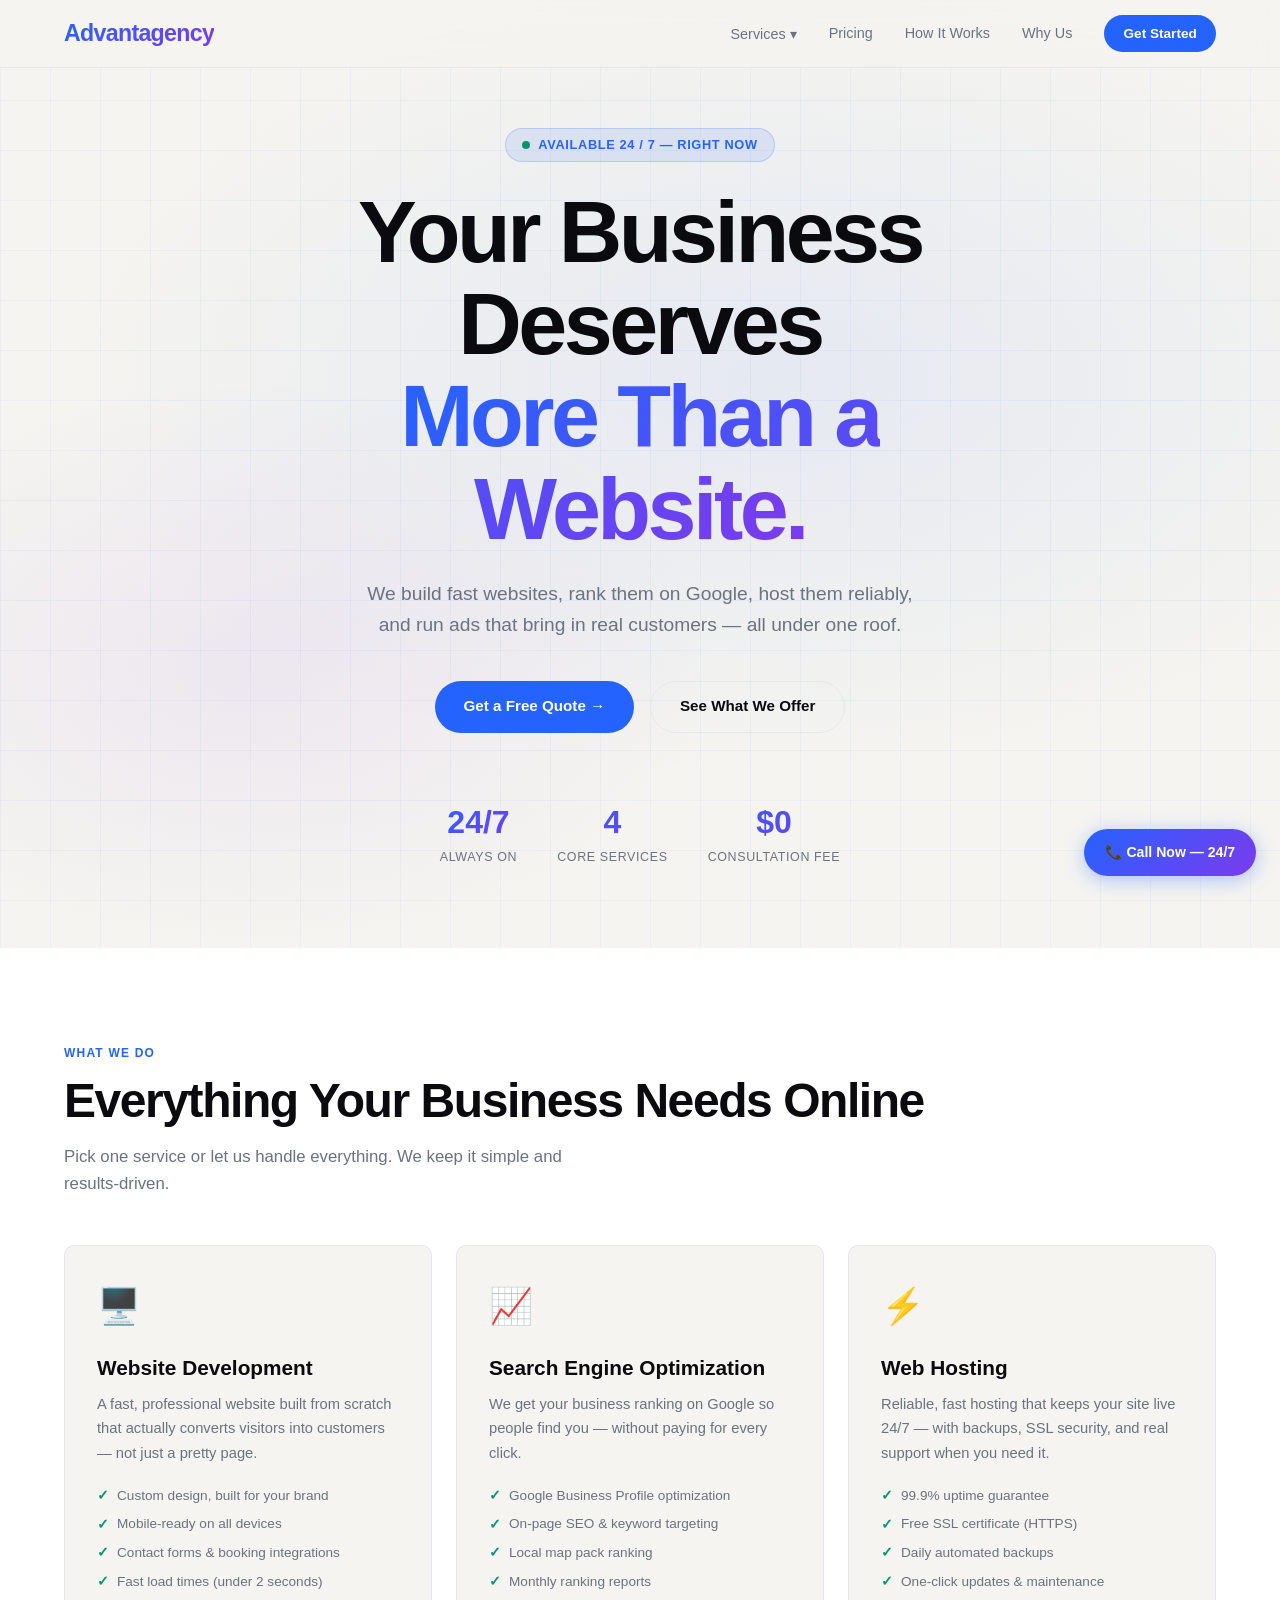
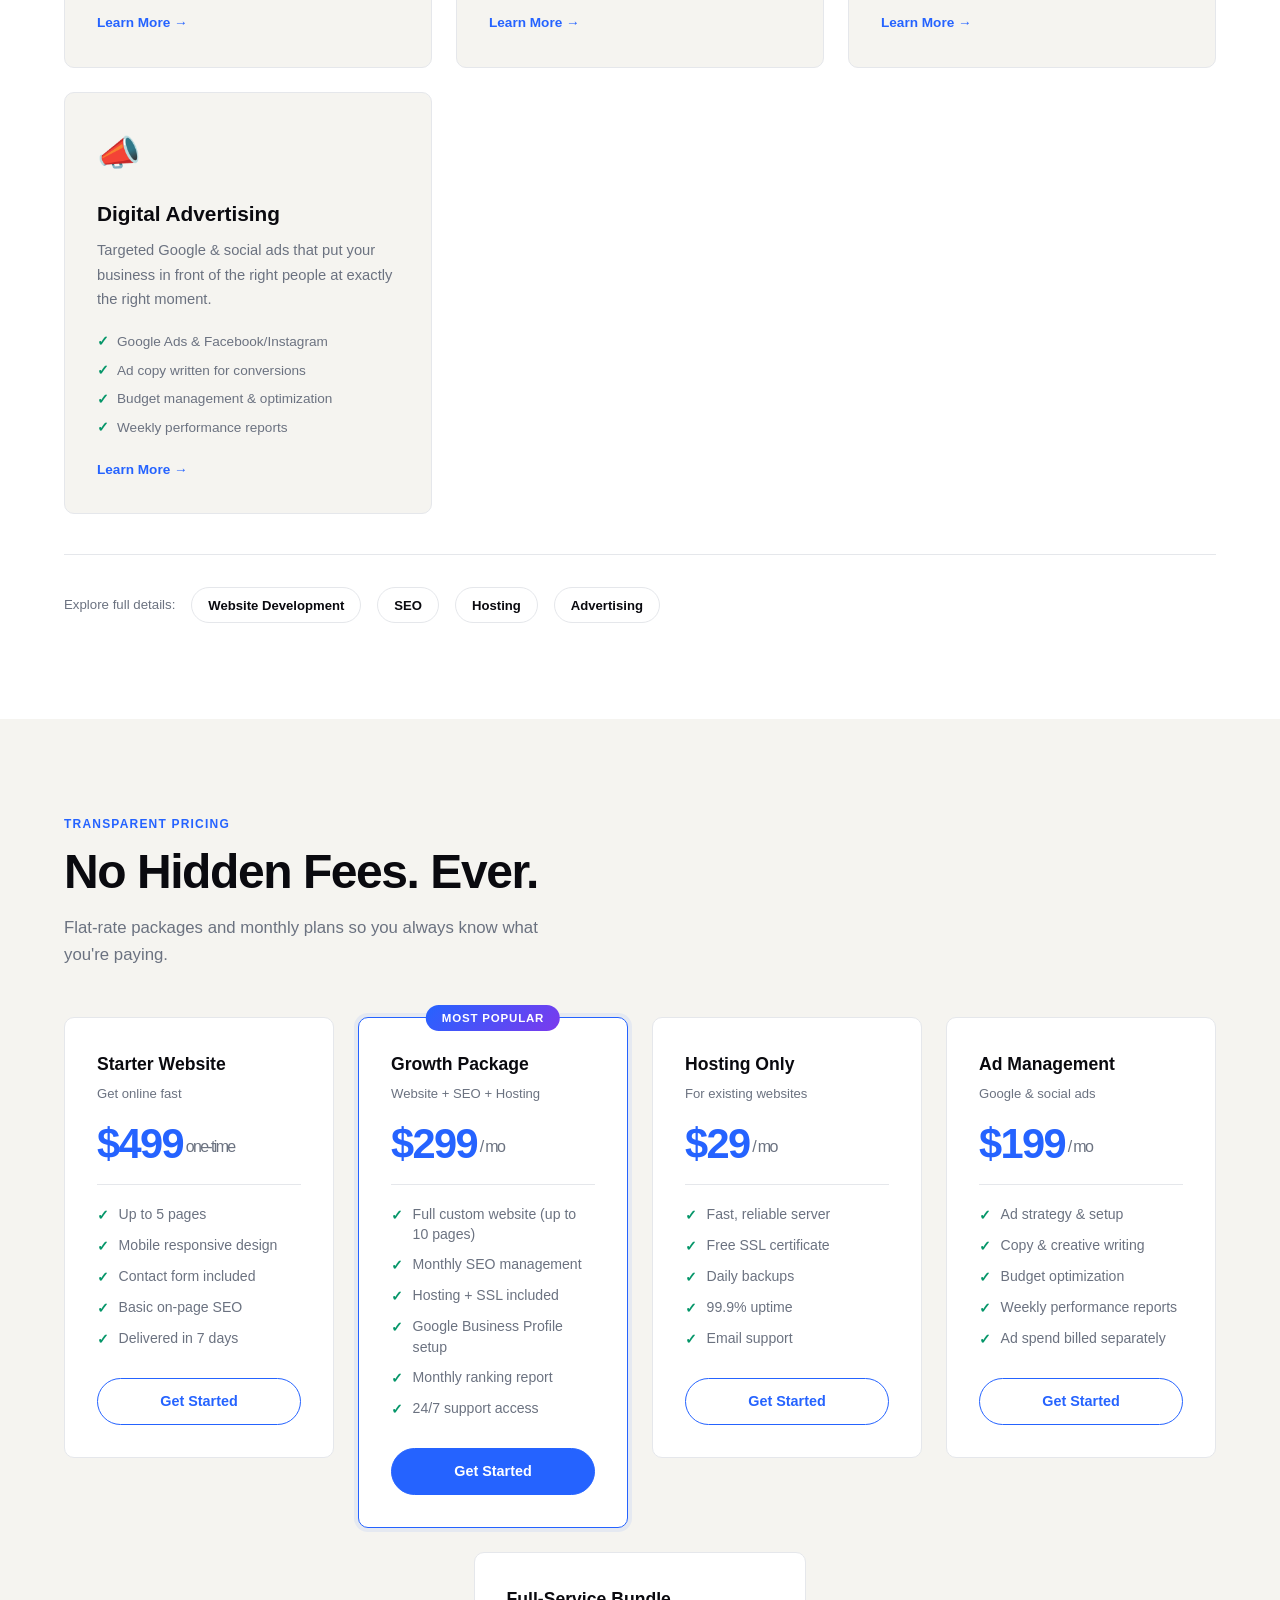
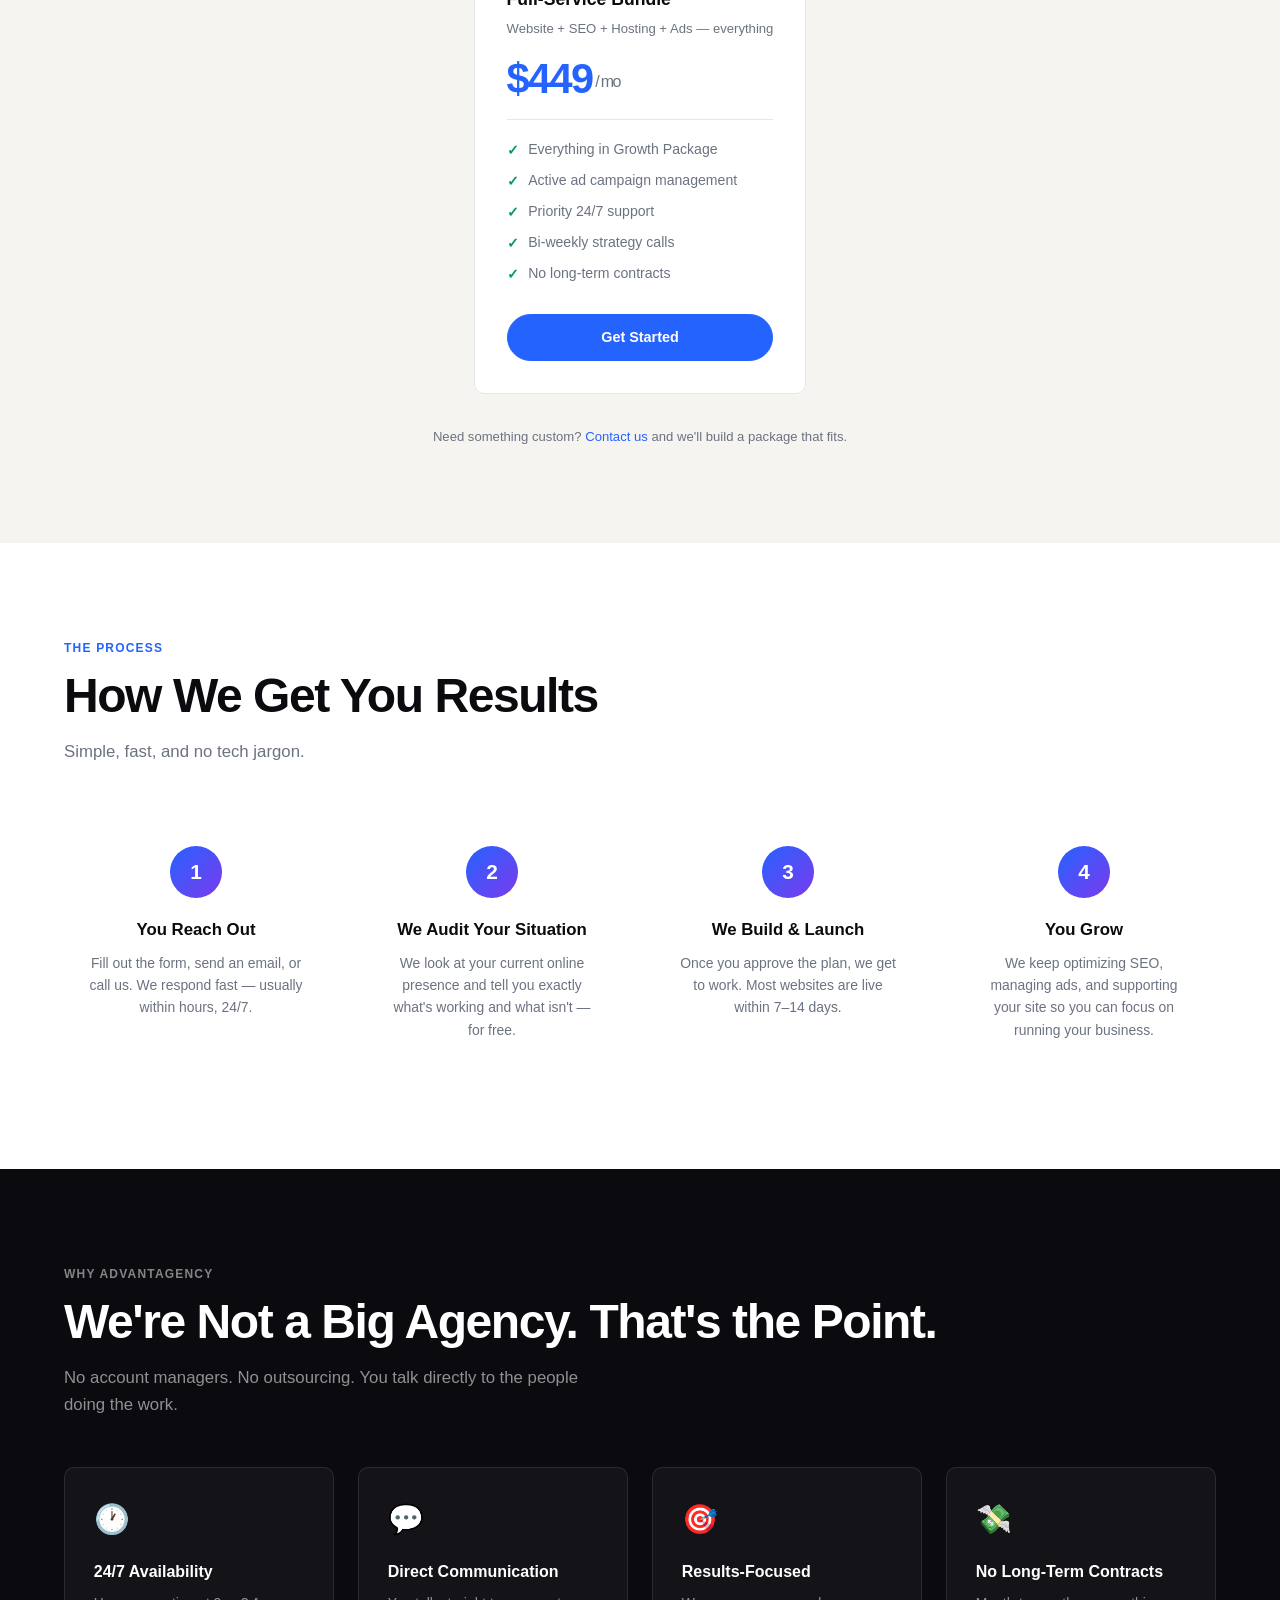
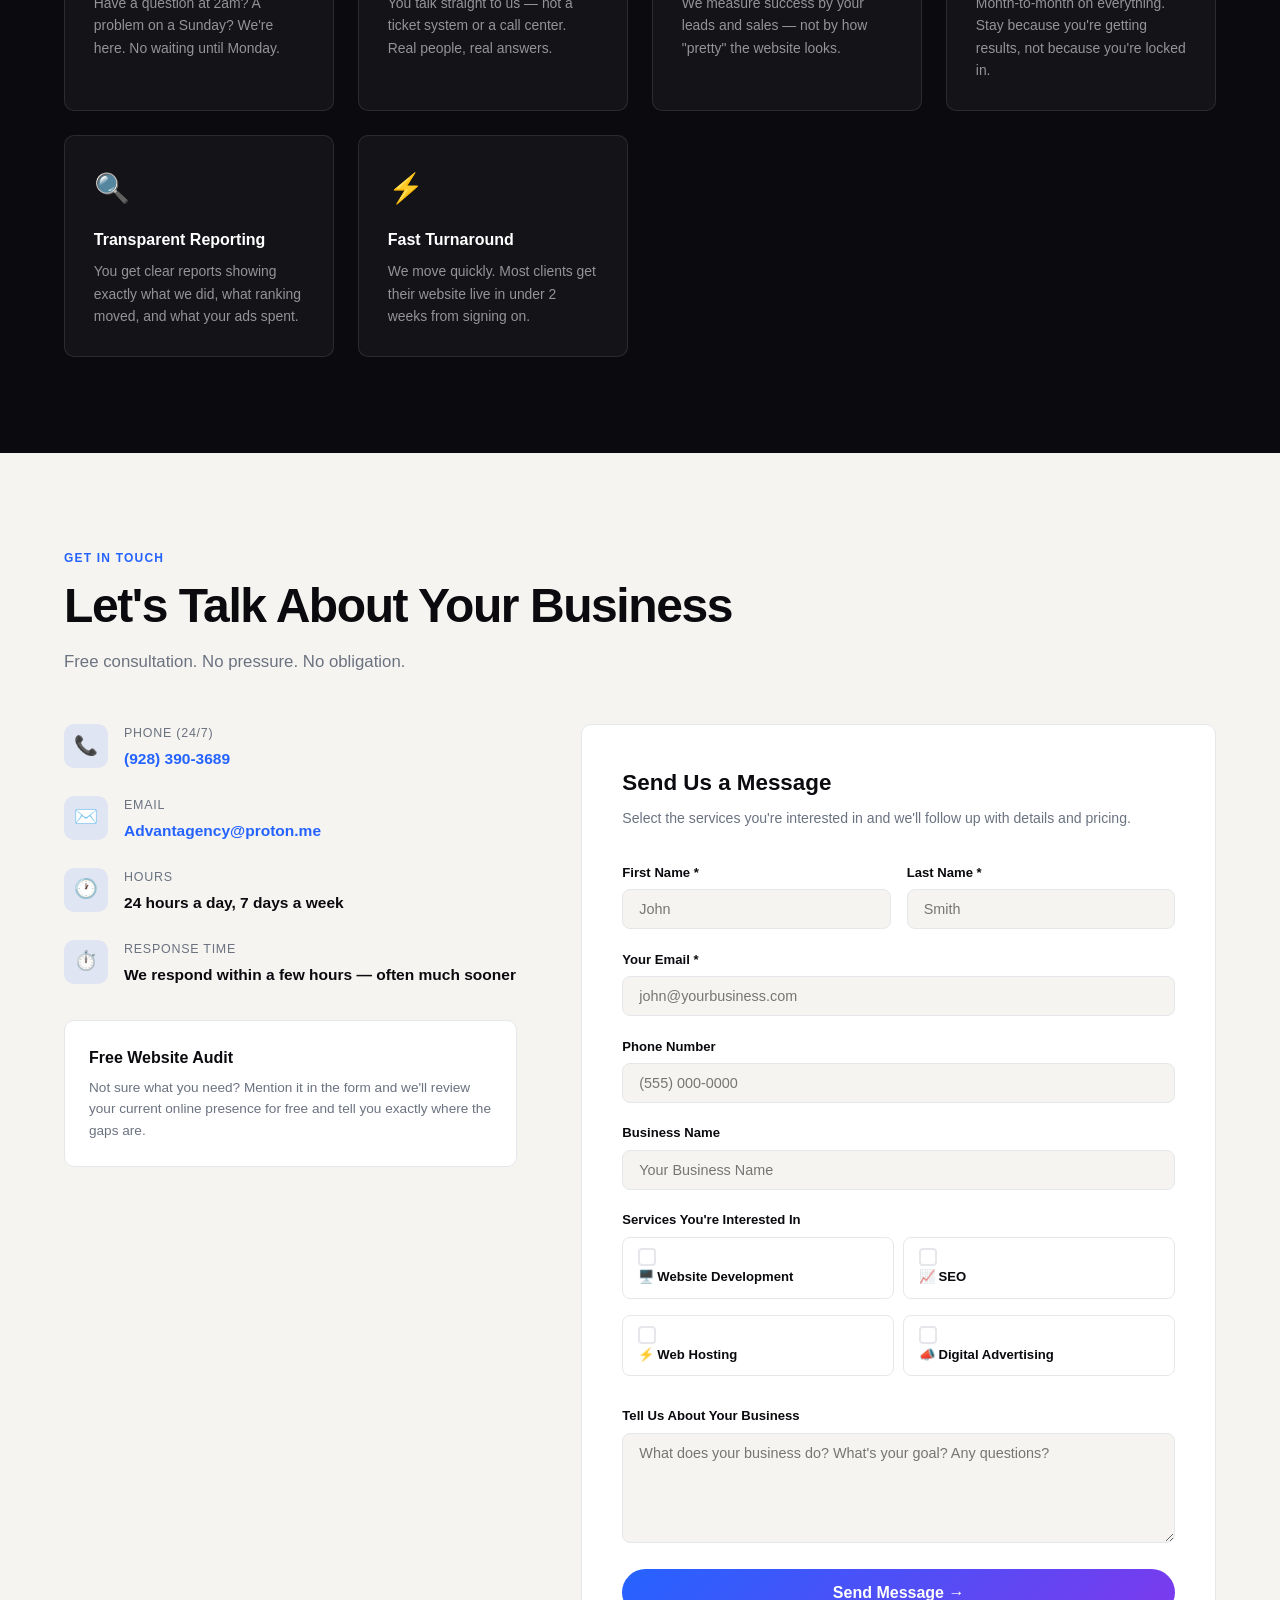
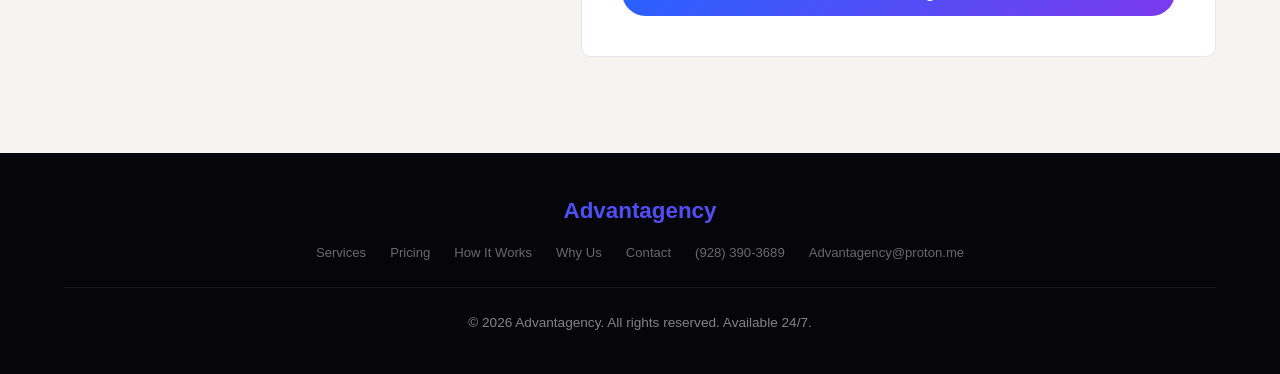
==== commit 203d56d7: "ad info" ====
--- a/index.html
+++ b/index.html
@@ -339,6 +339,82 @@
       font-weight: 700;
       font-size: 0.9rem;
     }
+    .service-learn-more {
+      display: inline-flex;
+      align-items: center;
+      margin-top: 1.2rem;
+      font-size: 0.85rem;
+      font-weight: 600;
+      color: var(--accent);
+      transition: gap var(--transition), opacity var(--transition);
+      gap: 0.25rem;
+    }
+    .service-learn-more:hover { opacity: 0.75; gap: 0.5rem; }
+    .service-card { cursor: default; }
+
+    .services-browse {
+      display: flex;
+      align-items: center;
+      gap: 1rem;
+      flex-wrap: wrap;
+      margin-top: 2.5rem;
+      padding-top: 2rem;
+      border-top: 1px solid var(--border);
+      font-size: 0.83rem;
+    }
+    .services-browse span { color: var(--muted); font-weight: 500; }
+    .services-browse a {
+      background: var(--white);
+      border: 1.5px solid var(--border);
+      color: var(--ink);
+      padding: 0.4rem 1rem;
+      border-radius: 50px;
+      font-weight: 600;
+      font-size: 0.82rem;
+      transition: all var(--transition);
+    }
+    .services-browse a:hover { border-color: var(--accent); color: var(--accent); transform: translateY(-1px); }
+
+    /* ─── NAV DROPDOWN ───────────────────────────────────────────── */
+    .nav-dropdown { position: relative; }
+    .nav-dropdown-trigger { cursor: pointer; }
+    .nav-dropdown-menu {
+      display: none;
+      position: absolute;
+      top: calc(100% + 12px);
+      left: 50%;
+      transform: translateX(-50%);
+      background: var(--white);
+      border: 1.5px solid var(--border);
+      border-radius: var(--r);
+      box-shadow: 0 8px 32px rgba(0,0,0,0.1);
+      min-width: 220px;
+      z-index: 1000;
+      overflow: hidden;
+    }
+    .nav-dropdown-menu::before {
+      content: '';
+      position: absolute;
+      top: -6px; left: 50%;
+      transform: translateX(-50%);
+      width: 10px; height: 10px;
+      background: var(--white);
+      border-left: 1.5px solid var(--border);
+      border-top: 1.5px solid var(--border);
+      transform: translateX(-50%) rotate(45deg);
+    }
+    .nav-dropdown-menu a {
+      display: block;
+      padding: 0.7rem 1.2rem;
+      font-size: 0.88rem;
+      font-weight: 500;
+      color: var(--ink) !important;
+      border-bottom: 1px solid var(--border);
+      transition: background var(--transition), color var(--transition);
+    }
+    .nav-dropdown-menu a:last-child { border-bottom: none; }
+    .nav-dropdown-menu a:hover { background: rgba(37,99,255,0.06); color: var(--accent) !important; }
+    .nav-dropdown.open .nav-dropdown-menu { display: block; animation: fadeUp 0.15s ease; }
 
     /* ─── PRICING ────────────────────────────────────────────────── */
     #pricing { background: var(--paper); }
@@ -703,7 +779,15 @@
 <nav id="mainNav" role="navigation" aria-label="Main navigation">
   <div class="nav-logo">Advantagency</div>
   <div class="nav-links">
-    <a href="#services">Services</a>
+    <div class="nav-dropdown" id="servicesDropdown">
+      <a href="#services" class="nav-dropdown-trigger" onclick="toggleDropdown(event)">Services ▾</a>
+      <div class="nav-dropdown-menu" id="dropdownMenu">
+        <a href="website-development.html">🖥️ Website Development</a>
+        <a href="seo.html">📈 SEO</a>
+        <a href="hosting.html">⚡ Web Hosting</a>
+        <a href="advertising.html">📣 Advertising</a>
+      </div>
+    </div>
     <a href="#pricing">Pricing</a>
     <a href="#process">How It Works</a>
     <a href="#why">Why Us</a>
@@ -714,7 +798,11 @@
   </div>
 </nav>
 <div class="mobile-menu" id="mobileMenu">
-  <a href="#services" onclick="closeMobile()">Services</a>
+  <a href="#services" onclick="closeMobile()">Services Overview</a>
+  <a href="website-development.html" onclick="closeMobile()" style="padding-left:1rem;font-size:0.9rem;color:var(--muted);">🖥️ Website Development</a>
+  <a href="seo.html" onclick="closeMobile()" style="padding-left:1rem;font-size:0.9rem;color:var(--muted);">📈 SEO</a>
+  <a href="hosting.html" onclick="closeMobile()" style="padding-left:1rem;font-size:0.9rem;color:var(--muted);">⚡ Web Hosting</a>
+  <a href="advertising.html" onclick="closeMobile()" style="padding-left:1rem;font-size:0.9rem;color:var(--muted);">📣 Advertising</a>
   <a href="#pricing" onclick="closeMobile()">Pricing</a>
   <a href="#process" onclick="closeMobile()">How It Works</a>
   <a href="#why" onclick="closeMobile()">Why Us</a>
@@ -775,6 +863,7 @@
         <div class="service-bullet">Contact forms & booking integrations</div>
         <div class="service-bullet">Fast load times (under 2 seconds)</div>
       </div>
+      <a href="website-development.html" class="service-learn-more">Learn More →</a>
     </article>
 
     <article class="service-card reveal" aria-label="SEO service">
@@ -787,6 +876,7 @@
         <div class="service-bullet">Local map pack ranking</div>
         <div class="service-bullet">Monthly ranking reports</div>
       </div>
+      <a href="seo.html" class="service-learn-more">Learn More →</a>
     </article>
 
     <article class="service-card reveal" aria-label="Web Hosting service">
@@ -799,6 +889,7 @@
         <div class="service-bullet">Daily automated backups</div>
         <div class="service-bullet">One-click updates & maintenance</div>
       </div>
+      <a href="hosting.html" class="service-learn-more">Learn More →</a>
     </article>
 
     <article class="service-card reveal" aria-label="Digital Advertising service">
@@ -811,8 +902,16 @@
         <div class="service-bullet">Budget management & optimization</div>
         <div class="service-bullet">Weekly performance reports</div>
       </div>
+      <a href="advertising.html" class="service-learn-more">Learn More →</a>
     </article>
 
+  </div>
+  <div class="services-browse reveal">
+    <span>Explore full details:</span>
+    <a href="website-development.html">Website Development</a>
+    <a href="seo.html">SEO</a>
+    <a href="hosting.html">Hosting</a>
+    <a href="advertising.html">Advertising</a>
   </div>
 </section>
 
@@ -1126,6 +1225,17 @@
   });
   function closeMobile() { mobileMenu.classList.remove('open'); }
 
+  // Services dropdown
+  function toggleDropdown(e) {
+    e.preventDefault();
+    const dd = document.getElementById('servicesDropdown');
+    dd.classList.toggle('open');
+  }
+  document.addEventListener('click', (e) => {
+    const dd = document.getElementById('servicesDropdown');
+    if (!dd.contains(e.target)) dd.classList.remove('open');
+  });
+
   // Scroll reveal
   const reveals = document.querySelectorAll('.reveal, .process-step');
   const observer = new IntersectionObserver((entries) => {
